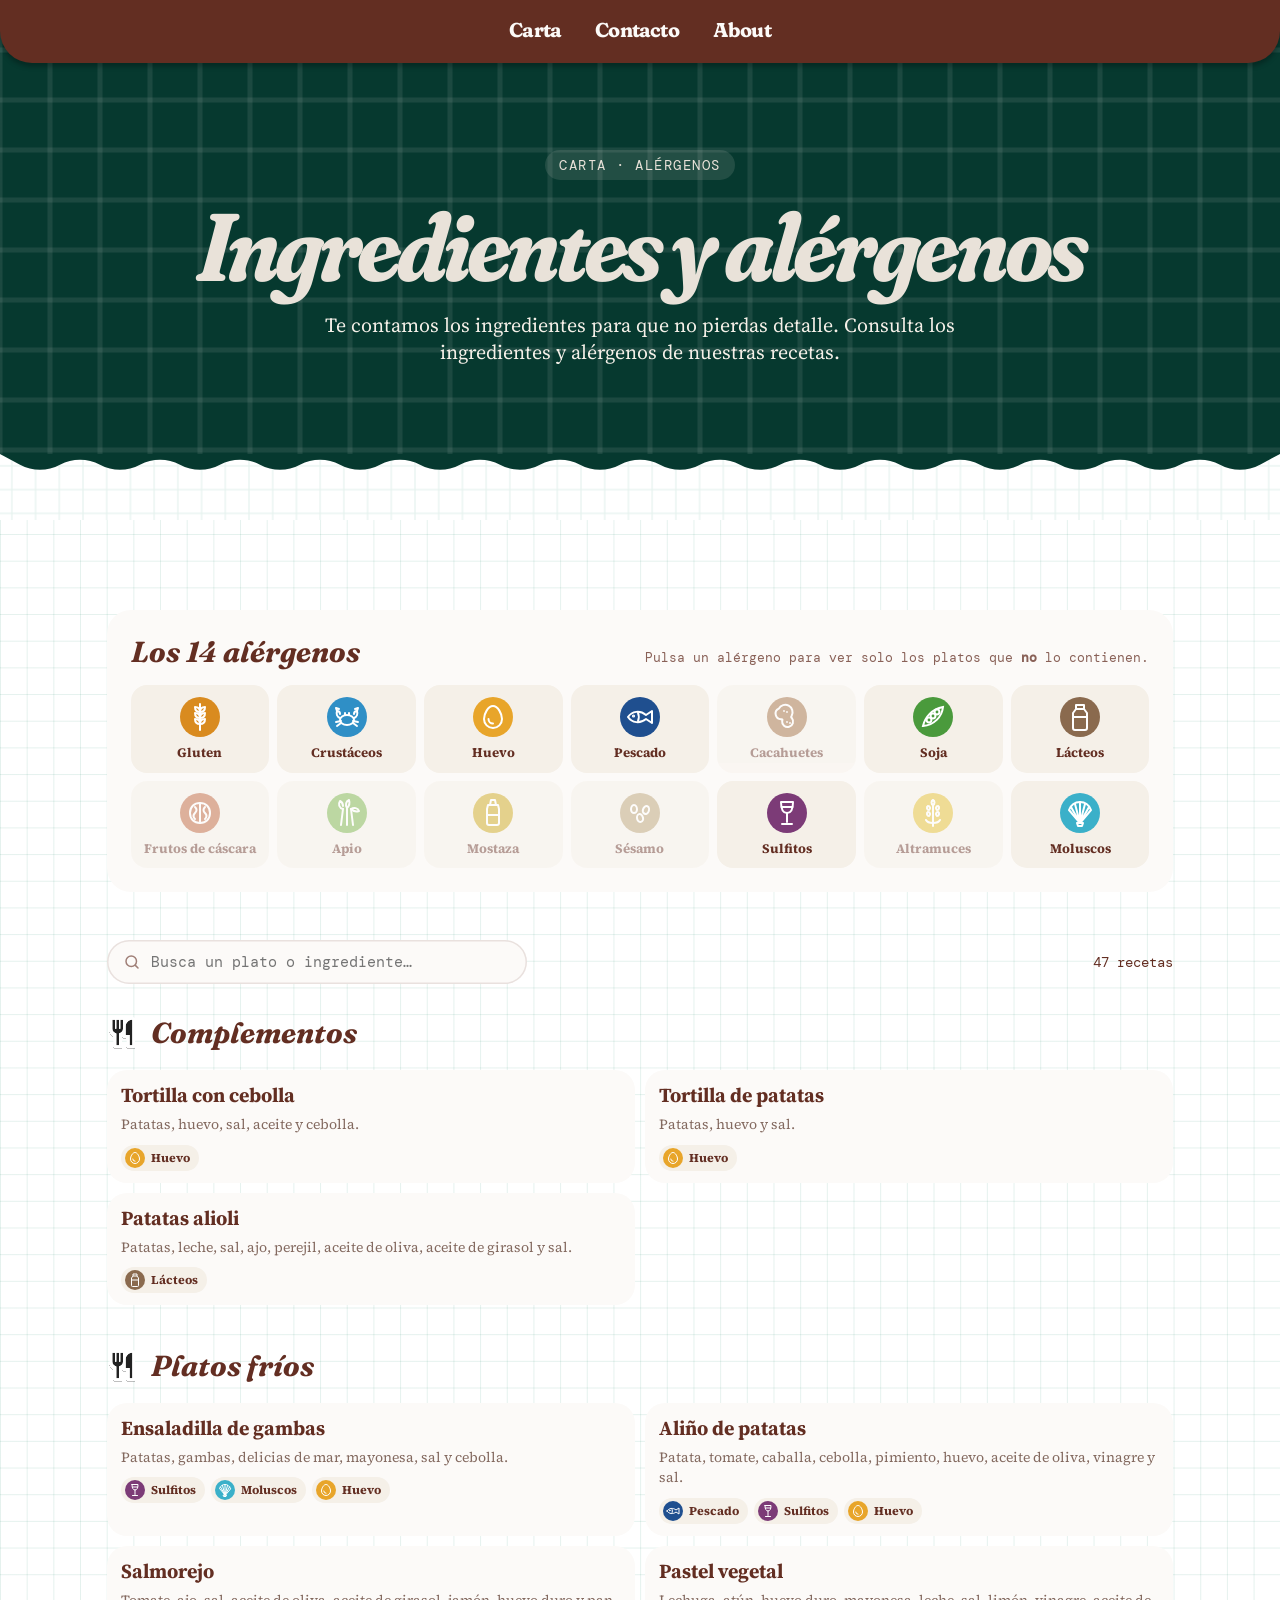
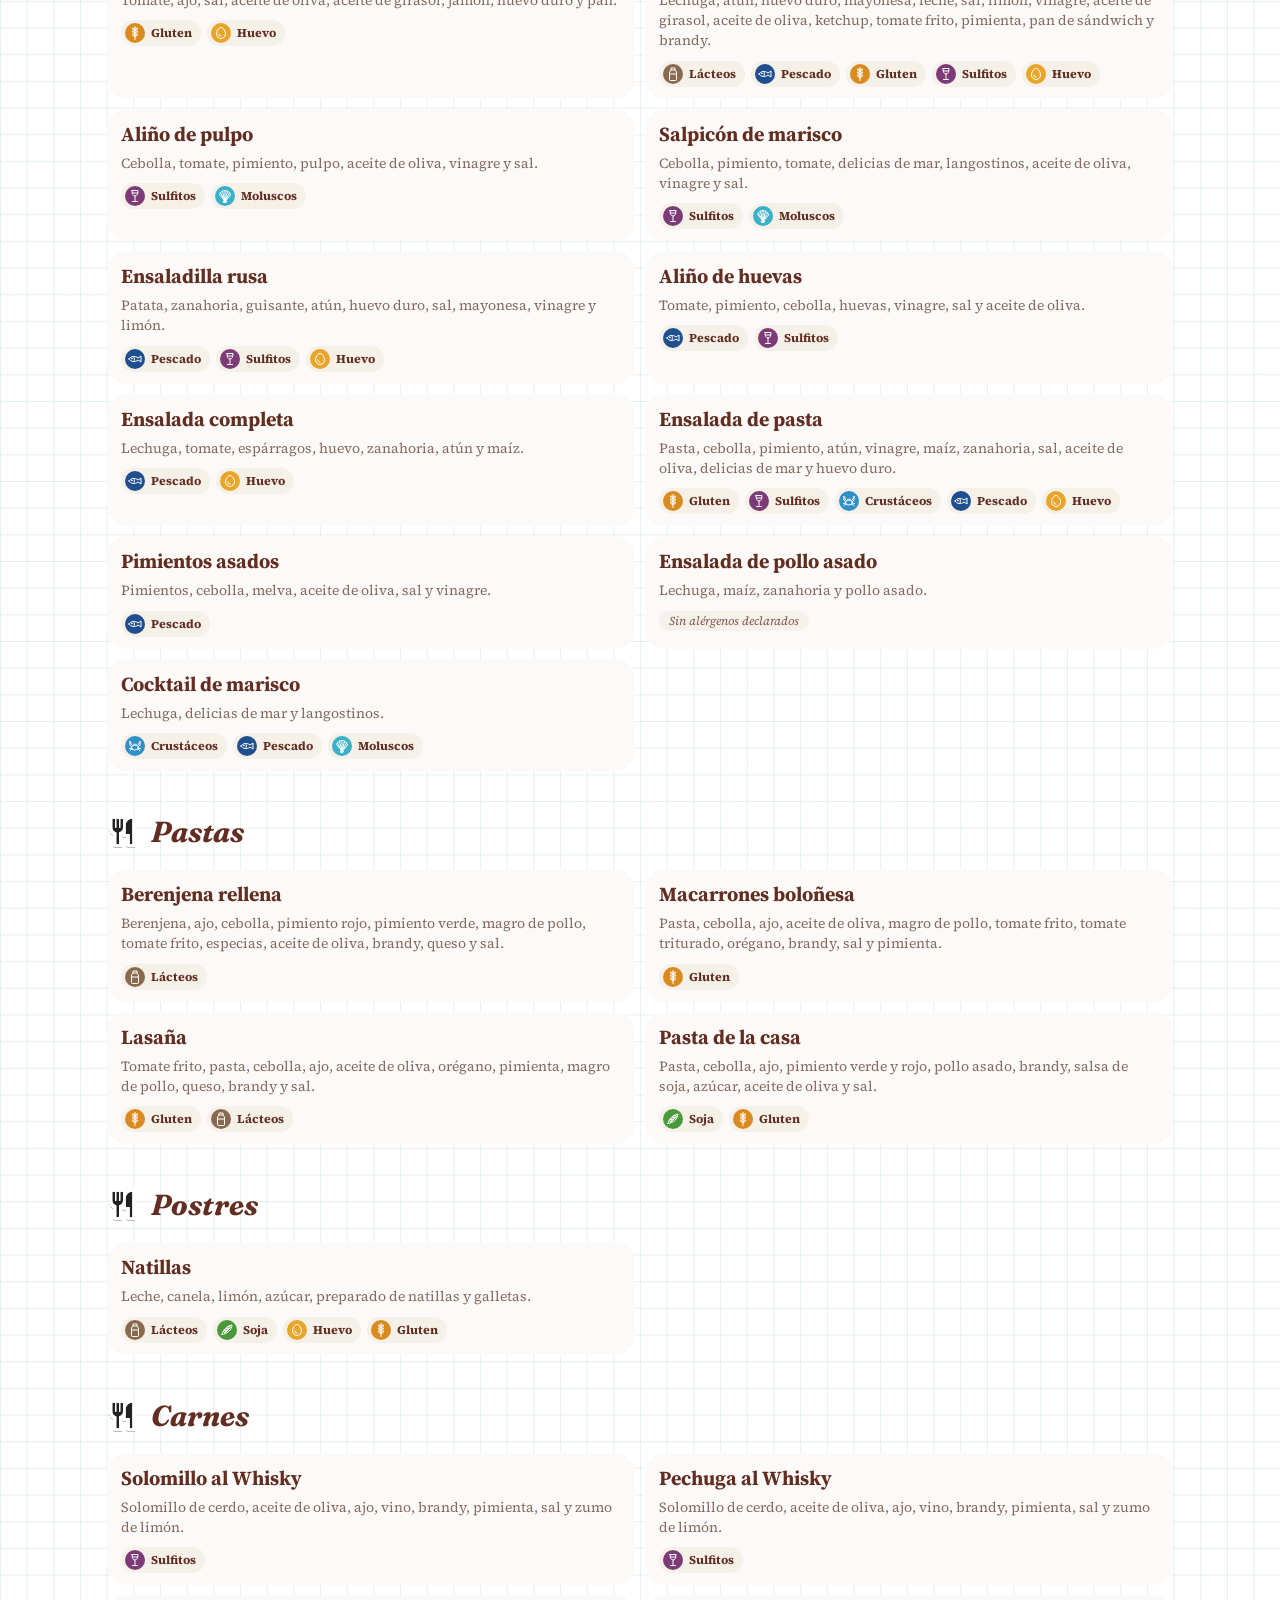
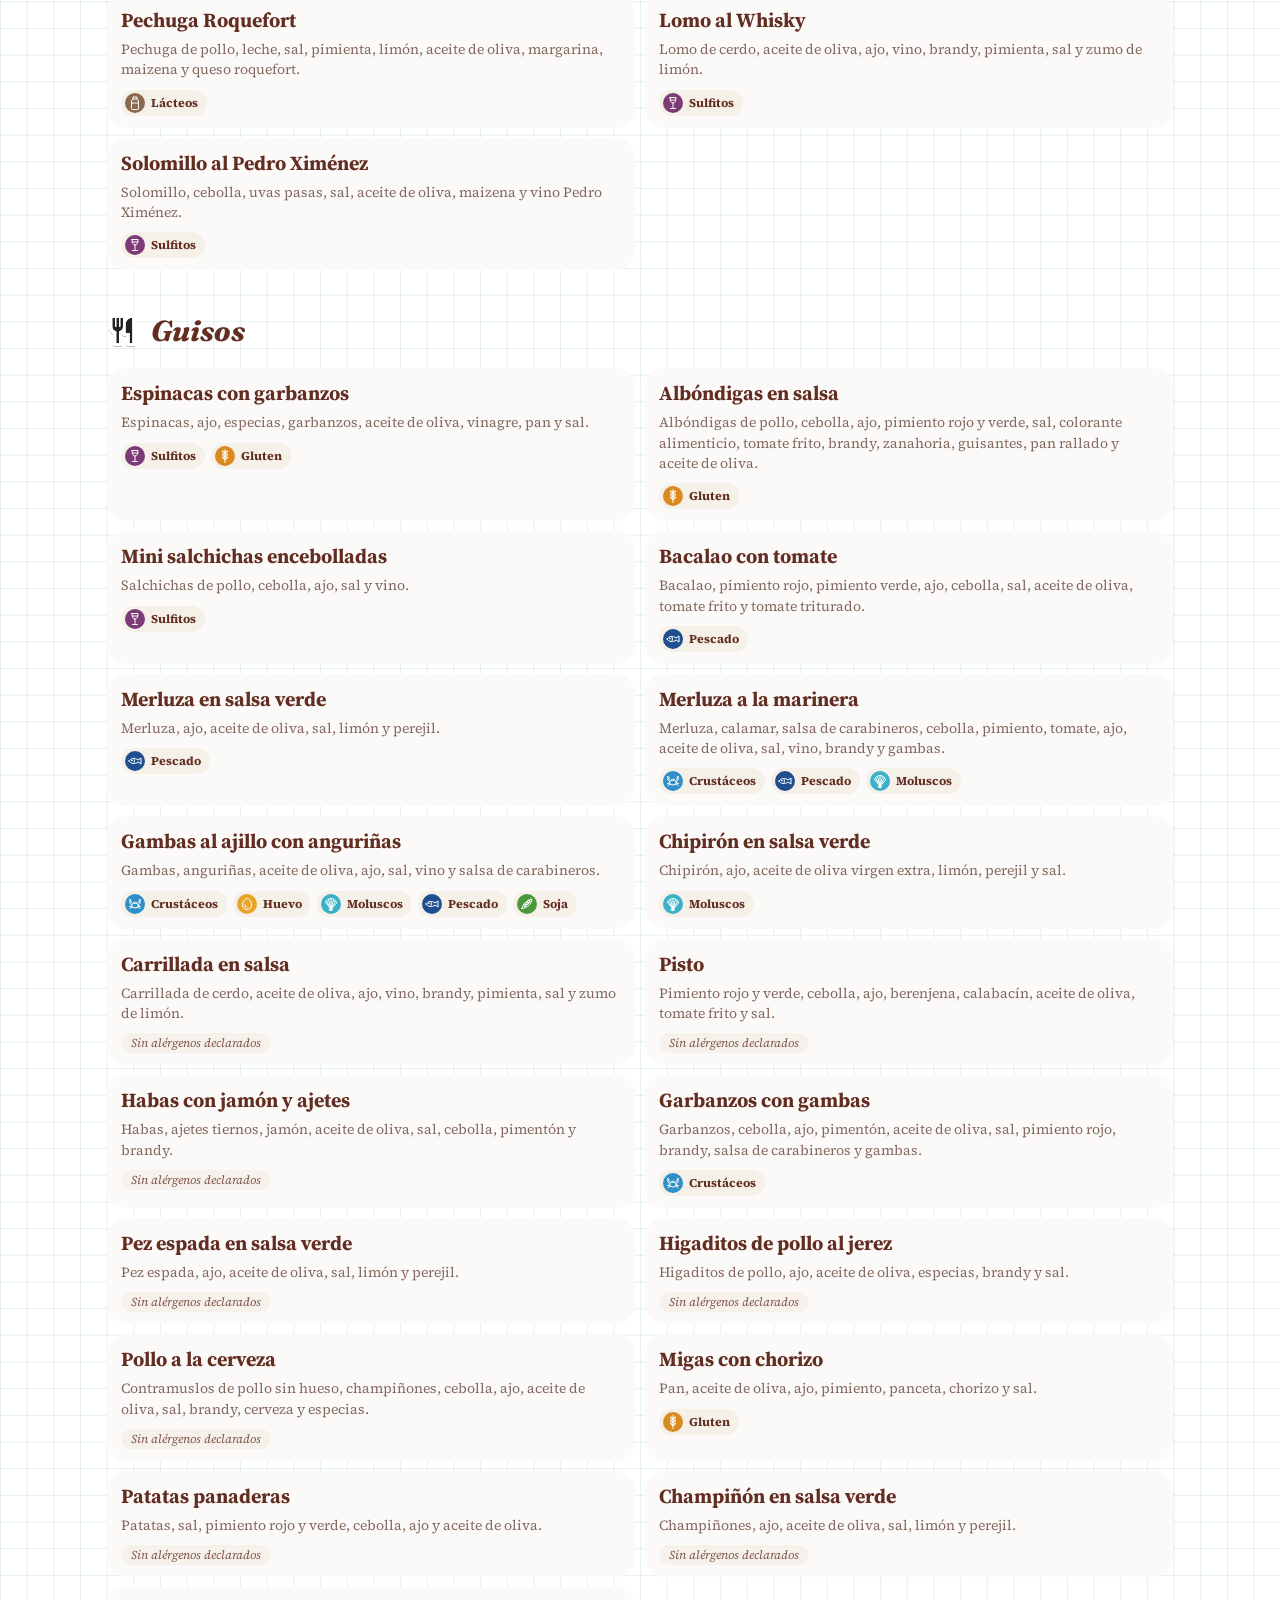
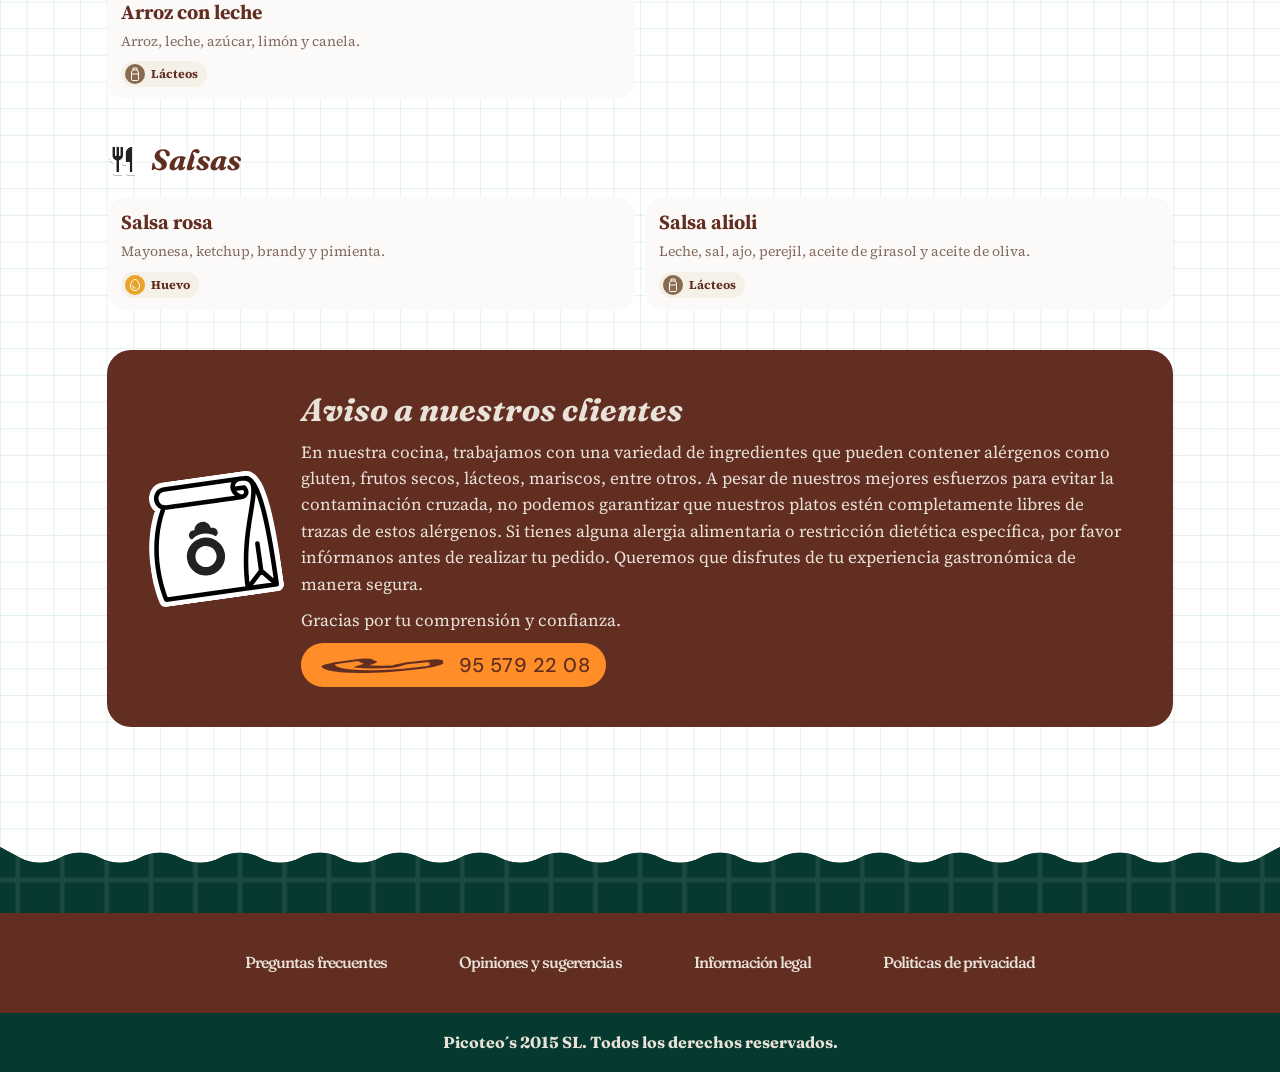
==== alergenos.html @ a6cbffd2 "Web de Picoteo's: portada, alérgenos, privacidad e información legal Co-Authored-By: Claude Opus 5.5" ====
<!doctype html>
<html lang="es">
<head>
  <meta charset="utf-8">
  <meta name="viewport" content="width=device-width, initial-scale=1">
  <title>Ingredientes y alérgenos · Picoteo's</title>
  <meta name="description" content="Consulta los ingredientes y los 14 alérgenos de declaración obligatoria de las recetas de Picoteo's.">
  <meta name="theme-color" content="#06392f">
  <link rel="icon" href="assets/favicon.svg" type="image/svg+xml">
  <link rel="preconnect" href="https://fonts.googleapis.com">
  <link rel="preconnect" href="https://fonts.gstatic.com" crossorigin>
  <link href="https://fonts.googleapis.com/css2?family=DM+Mono:wght@400;500&family=DM+Sans:opsz,wght@9..40,500&family=Fraunces:ital,opsz,wght,SOFT,WONK@0,9..144,100..900,0..100,0..1;1,9..144,100..900,0..100,0..1&family=Source+Serif+4:ital,opsz,wght@0,8..60,400;0,8..60,600;0,8..60,700;1,8..60,400&family=Space+Grotesk:wght@700&display=swap" rel="stylesheet">
  <link rel="stylesheet" href="css/styles.css">
  <script>document.documentElement.classList.add('js')</script>
</head>
<body>

<!-- Iconos de los 14 alérgenos de declaración obligatoria (Reglamento UE 1169/2011) -->
<svg width="0" height="0" style="position:absolute" aria-hidden="true">
  <defs>
    <symbol id="alg-gluten" viewBox="0 0 40 40"><circle cx="20" cy="20" r="20" fill="#d98b1f"/><g fill="none" stroke="#fff" stroke-width="2" stroke-linecap="round" stroke-linejoin="round"><path d="M20 33V11"/><path d="M20 15c-3 0-5-2-5-5 3 0 5 2 5 5zm0 0c3 0 5-2 5-5-3 0-5 2-5 5z"/><path d="M20 21c-3 0-5-2-5-5 3 0 5 2 5 5zm0 0c3 0 5-2 5-5-3 0-5 2-5 5z"/><path d="M20 27c-3 0-5-2-5-5 3 0 5 2 5 5zm0 0c3 0 5-2 5-5-3 0-5 2-5 5z"/><path d="M20 11V7"/></g></symbol>
    <symbol id="alg-crustaceos" viewBox="0 0 40 40"><circle cx="20" cy="20" r="20" fill="#2f8fc6"/><g fill="none" stroke="#fff" stroke-width="2" stroke-linecap="round" stroke-linejoin="round"><ellipse cx="20" cy="23" rx="7" ry="5"/><path d="M13 21c-3-1-4-4-3-7 2 0 3 1 3 3M27 21c3-1 4-4 3-7-2 0-3 1-3 3"/><path d="M10 14l-1-3 3 1M30 14l1-3-3 1"/><path d="M14 26l-4 3M14 24l-5 1M26 26l4 3M26 24l5 1"/><path d="M18 18v-2M22 18v-2"/></g></symbol>
    <symbol id="alg-huevo" viewBox="0 0 40 40"><circle cx="20" cy="20" r="20" fill="#e8a52a"/><path d="M20 9c-5 0-9 8-9 13a9 9 0 0018 0c0-5-4-13-9-13z" fill="none" stroke="#fff" stroke-width="2"/><path d="M15.5 22a4.5 4.5 0 004.5 4.5" fill="none" stroke="#fff" stroke-width="2" stroke-linecap="round"/></symbol>
    <symbol id="alg-pescado" viewBox="0 0 40 40"><circle cx="20" cy="20" r="20" fill="#1f4f8f"/><g fill="none" stroke="#fff" stroke-width="2" stroke-linecap="round" stroke-linejoin="round"><path d="M8 20c4-6 12-7 18-2l0 0 6-4v12l-6-4c-6 5-14 4-18-2z"/><circle cx="13.5" cy="19" r=".6" fill="#fff"/><path d="M18 16c1 2 1 6 0 8"/></g></symbol>
    <symbol id="alg-cacahuetes" viewBox="0 0 40 40"><circle cx="20" cy="20" r="20" fill="#9a6232"/><path d="M16 9a5.5 5.5 0 00-2 10.6c1 .6 1 1.2 0 1.8A5.5 5.5 0 1024 23c-.6-1-.2-1.6.8-2.2A5.5 5.5 0 1016 9z" transform="rotate(-25 20 20)" fill="none" stroke="#fff" stroke-width="2"/><g fill="#fff"><circle cx="17" cy="14" r=".9"/><circle cx="20" cy="15" r=".9"/><circle cx="20" cy="25" r=".9"/><circle cx="23" cy="26" r=".9"/></g></symbol>
    <symbol id="alg-soja" viewBox="0 0 40 40"><circle cx="20" cy="20" r="20" fill="#4a9a3c"/><g fill="none" stroke="#fff" stroke-width="2" stroke-linecap="round"><path d="M10 29c2-9 9-17 20-19-1 10-9 18-20 19z"/><circle cx="16" cy="23" r="2.4"/><circle cx="20" cy="19" r="2.4"/><circle cx="24" cy="15" r="2.4"/></g></symbol>
    <symbol id="alg-lacteos" viewBox="0 0 40 40"><circle cx="20" cy="20" r="20" fill="#8a6a4e"/><g fill="none" stroke="#fff" stroke-width="2" stroke-linejoin="round"><path d="M16 8h8v4l3 4v15a2 2 0 01-2 2H15a2 2 0 01-2-2V16l3-4z"/><path d="M13 20h14"/><path d="M16 12h8"/></g></symbol>
    <symbol id="alg-frutos" viewBox="0 0 40 40"><circle cx="20" cy="20" r="20" fill="#b8572c"/><g fill="none" stroke="#fff" stroke-width="2" stroke-linecap="round"><path d="M20 10c6 0 10 4 10 10s-4 10-10 10-10-4-10-10 4-10 10-10z"/><path d="M20 10v20"/><path d="M15 14c2 2 2 4 0 6s-2 4 0 6M25 14c-2 2-2 4 0 6s2 4 0 6"/></g></symbol>
    <symbol id="alg-apio" viewBox="0 0 40 40"><circle cx="20" cy="20" r="20" fill="#6fae3b"/><g fill="none" stroke="#fff" stroke-width="2" stroke-linecap="round" stroke-linejoin="round"><path d="M14 32l2-16M20 32V15M26 32l-2-16"/><path d="M16 16c-4-1-5-5-3-8 2 1 3 3 3 5M20 15c-2-3-1-7 2-8 1 3 0 6-2 8M24 16c3-2 7-1 8 2-3 1-6 0-8-2"/></g></symbol>
    <symbol id="alg-mostaza" viewBox="0 0 40 40"><circle cx="20" cy="20" r="20" fill="#c9a10b"/><g fill="none" stroke="#fff" stroke-width="2" stroke-linejoin="round"><path d="M18 7h4l1 5h-6z"/><path d="M15 12h10l1 4v14a2 2 0 01-2 2h-8a2 2 0 01-2-2V16z"/><path d="M15 22h10"/></g></symbol>
    <symbol id="alg-sesamo" viewBox="0 0 40 40"><circle cx="20" cy="20" r="20" fill="#b49a6a"/><g fill="none" stroke="#fff" stroke-width="2"><path d="M14 12c2 0 3 2.5 3 4.5S15.5 20 14 20s-3-1.5-3-3.5 1-4.5 3-4.5z"/><path d="M26 13c2 0 3 2.5 3 4.5S27.5 21 26 21s-3-1.5-3-3.5 1-4.5 3-4.5z" transform="rotate(20 26 17)"/><path d="M20 21c2 0 3 2.5 3 4.5S21.5 29 20 29s-3-1.5-3-3.5 1-4.5 3-4.5z" transform="rotate(-15 20 25)"/></g></symbol>
    <symbol id="alg-sulfitos" viewBox="0 0 40 40"><circle cx="20" cy="20" r="20" fill="#7c3b77"/><g fill="none" stroke="#fff" stroke-width="2" stroke-linecap="round" stroke-linejoin="round"><path d="M14 9h12c0 7-2 11-6 11s-6-4-6-11z"/><path d="M14.6 14h10.8"/><path d="M20 20v9M15 31h10"/></g></symbol>
    <symbol id="alg-altramuces" viewBox="0 0 40 40"><circle cx="20" cy="20" r="20" fill="#e0b81e"/><g fill="none" stroke="#fff" stroke-width="2" stroke-linecap="round"><path d="M20 33V12"/><path d="M20 12c-2-1-2-4 0-5 2 1 2 4 0 5zM16 17c-2 0-3-3-1-4 2 0 3 3 1 4zM24 17c2 0 3-3 1-4-2 0-3 3-1 4zM16 23c-2 0-3-3-1-4 2 0 3 3 1 4zM24 23c2 0 3-3 1-4-2 0-3 3-1 4z"/><path d="M20 30c-3 0-6-1-7-3M20 30c3 0 6-1 7-3"/></g></symbol>
    <symbol id="alg-moluscos" viewBox="0 0 40 40"><circle cx="20" cy="20" r="20" fill="#3bb0c9"/><g fill="none" stroke="#fff" stroke-width="2" stroke-linecap="round" stroke-linejoin="round"><path d="M20 30L9 17c2-5 6-8 11-8s9 3 11 8z"/><path d="M20 30L15 11M20 30V9M20 30l5-19M20 30L11 14M20 30l9-16"/><path d="M17 30h6l-1 3h-4z"/></g></symbol>
  </defs>
</svg>

<header class="nav" id="nav">
  <nav aria-label="Principal">
    <ul class="nav__links">
      <li><a href="index.html#carta">Carta</a></li>
      <li><a href="index.html#contacto">Contacto</a></li>
      <li><a href="index.html#nosotros">About</a></li>
    </ul>
  </nav>
</header>

<main>
  <section class="page-hero grid-dark" aria-labelledby="t">
    <span class="page-hero__kicker reveal">Carta · Alérgenos</span>
    <h1 class="reveal" style="--d:.08s" id="t">Ingredientes y alérgenos</h1>
    <p class="reveal" style="--d:.16s">Te contamos los ingredientes para que no pierdas detalle. Consulta los ingredientes y alérgenos de nuestras recetas.</p>
  </section>

  <section class="carta grid-light" aria-label="Listado de recetas">
    <img class="wave wave--top" src="assets/ola-superior.svg" alt="" aria-hidden="true" width="1440" height="74">
    <div class="page-body" style="background:transparent">

      <div class="leyenda reveal">
        <div class="leyenda__head">
          <h2>Los 14 alérgenos</h2>
          <p class="leyenda__hint">Pulsa un alérgeno para ver solo los platos que <b>no</b> lo contienen.</p>
        </div>
        <div class="alg-grid" id="alg-grid"></div>
      </div>

      <div class="filtro-bar">
        <label class="buscador">
          <span class="sr-only">Buscar plato o ingrediente</span>
          <svg viewBox="0 0 24 24" fill="none" stroke="currentColor" stroke-width="2" stroke-linecap="round" aria-hidden="true"><circle cx="11" cy="11" r="7"/><path d="M20 20l-3.5-3.5"/></svg>
          <input type="search" id="buscar" placeholder="Busca un plato o ingrediente…" autocomplete="off">
        </label>
        <p class="filtro-estado" id="filtro-estado" aria-live="polite"></p>
      </div>

      <div id="recetas"></div>
      <p class="sin-resultados" id="sin-resultados">No hay platos que encajen con esos filtros. Llámanos al <a href="tel:+34955792208">95 579 22 08</a> y te ayudamos.</p>

      <aside class="aviso reveal" aria-labelledby="aviso-t">
        <img src="assets/sticker-bolsa.svg" alt="" aria-hidden="true">
        <div>
          <h2 id="aviso-t">Aviso a nuestros clientes</h2>
          <p>En nuestra cocina, trabajamos con una variedad de ingredientes que pueden contener alérgenos como gluten, frutos secos, lácteos, mariscos, entre otros. A pesar de nuestros mejores esfuerzos para evitar la contaminación cruzada, no podemos garantizar que nuestros platos estén completamente libres de trazas de estos alérgenos. Si tienes alguna alergia alimentaria o restricción dietética específica, por favor infórmanos antes de realizar tu pedido. Queremos que disfrutes de tu experiencia gastronómica de manera segura.</p>
          <p>Gracias por tu comprensión y confianza.</p>
          <a class="btn-tel" href="tel:+34955792208" style="font-size:20px"><img src="assets/telefono.svg" alt=""><span>95 579 22 08</span></a>
        </div>
      </aside>
    </div>
    <img class="wave wave--bottom" src="assets/ola-inferior.svg" alt="" aria-hidden="true" width="1440" height="74">
  </section>
</main>

<footer>
  <nav class="footer-links" aria-label="Pie de página">
    <ul>
      <li><a href="index.html#faq">Preguntas frecuentes</a></li>
      <li><a href="index.html#contacto">Opiniones y sugerencias</a></li>
      <li><a href="informacion-legal.html">Información legal</a></li>
      <li><a href="politica-privacidad.html">Politicas de privacidad</a></li>
    </ul>
  </nav>
  <div class="copy"><p>Picoteo´s 2015 SL. Todos los derechos reservados.</p></div>
</footer>

<script src="js/alergenos.js"></script>
<script src="js/main.js"></script>
</body>
</html>
---- css/styles.css ----
/* =========================================================
   Picoteo's — estilos (fieles al diseño "Esta es la web")
   ========================================================= */
:root {
  --verde: #06392f;
  --marron: #632e22;
  --crema: #e9e2d9;
  --crema-2: #f5f0e8;
  --crema-3: #f1e9e0;
  --gris: #fcfaf8;
  --gris-plato: #f3f3f3;
  --naranja: #ff8d28;
  --amarillo: #ffaa01;
  --oliva: #828a74;
  --negro: #222222;
  --marron-suave: #83695f;

  --f-display: "Fraunces", Georgia, serif;
  --f-serif: "Source Serif 4", Georgia, serif;
  --f-sans: "DM Sans", system-ui, sans-serif;
  --f-mono: "DM Mono", ui-monospace, monospace;
  --f-grot: "Space Grotesk", system-ui, sans-serif;

  --ease: cubic-bezier(.22, 1, .36, 1);
  --ease-spring: cubic-bezier(.34, 1.56, .64, 1);
  --wrap: 1200px;
  --gutter: clamp(16px, 8.33vw, 120px);
}

*, *::before, *::after { box-sizing: border-box; }
html { scroll-behavior: smooth; -webkit-text-size-adjust: 100%; }
body {
  margin: 0;
  background: var(--verde);
  color: var(--marron);
  font-family: var(--f-serif);
  -webkit-font-smoothing: antialiased;
  overflow-x: hidden;
}
img { display: block; max-width: 100%; }
a { color: inherit; }
button { font: inherit; }
:focus-visible { outline: 3px solid var(--naranja); outline-offset: 3px; border-radius: 6px; }
.sr-only { position: absolute; width: 1px; height: 1px; overflow: hidden; clip: rect(0 0 0 0); white-space: nowrap; }

/* Ejes variables de Fraunces usados en el diseño */
.wonk { font-variation-settings: "SOFT" 0, "WONK" 1; }

/* ---------- Fondos de cuadrícula ---------- */
.grid-dark {
  background-color: var(--verde);
  background-image:
    linear-gradient(rgba(217, 217, 217, .1) 5px, transparent 5px),
    linear-gradient(90deg, rgba(217, 217, 217, .1) 5px, transparent 5px);
  background-size: 50px 50px;
  background-position: -2.5px -2.5px;
}
.grid-light {
  background-image:
    linear-gradient(rgba(0, 124, 88, .1) 1.33px, transparent 1.33px),
    linear-gradient(90deg, rgba(0, 124, 88, .1) 1.33px, transparent 1.33px);
  background-size: 26.68px 26.68px;
}

/* ---------- Navegación ---------- */
.nav {
  position: fixed; inset: 0 0 auto 0; z-index: 50;
  display: flex; justify-content: center; align-items: center;
  padding: 20px 28px;
  background: var(--marron);
  border-radius: 0 0 32px 32px;
  filter: drop-shadow(0 4px 2px rgba(0, 0, 0, .25));
  transition: transform .5s var(--ease);
}
.nav.is-hidden { transform: translateY(-110%); }
.nav__links { display: flex; gap: 34px; list-style: none; margin: 0; padding: 0; }
.nav__links a {
  position: relative; display: inline-block;
  font-family: var(--f-display); font-weight: 700; font-size: 20px; line-height: .75;
  letter-spacing: -.8px; color: var(--gris); text-decoration: none;
  font-variation-settings: "SOFT" 100, "WONK" 1;
  padding: 2px 0 6px;
}
.nav__links a::after {
  content: ""; position: absolute; left: 0; right: 0; bottom: -2px; height: 2px;
  background: var(--naranja); border-radius: 2px;
  transform: scaleX(0); transform-origin: left; transition: transform .35s var(--ease);
}
.nav__links a:hover::after, .nav__links a.is-active::after { transform: scaleX(1); }
.nav__home { position: absolute; left: 28px; top: 50%; transform: translateY(-50%); display: none; }

/* ---------- Botón teléfono ---------- */
.btn-tel {
  display: inline-flex; align-items: center; gap: 12px;
  padding: 8px 16px; border-radius: 76px;
  background: var(--naranja); color: var(--marron); text-decoration: none;
  font-family: var(--f-sans); font-weight: 500; font-size: 24px; line-height: 28px; letter-spacing: .45px;
  font-variation-settings: "opsz" 14;
  transition: transform .35s var(--ease-spring), box-shadow .35s var(--ease), background-color .25s;
  box-shadow: 0 0 0 0 rgba(255, 141, 40, .0);
}
.btn-tel img { width: 20px; height: 20px; transition: transform .5s var(--ease-spring); }
.btn-tel:hover { transform: translateY(-3px) scale(1.03); box-shadow: 0 10px 24px -8px rgba(255, 141, 40, .7); background: #ff9a3f; }
.btn-tel:hover img { transform: rotate(-14deg) scale(1.1); }
.btn-tel:active { transform: translateY(0) scale(.98); }
.btn-tel--mono { font-family: var(--f-mono); font-weight: 400; line-height: 22px; letter-spacing: 0; justify-content: center; }

/* ---------- Valoración Google ---------- */
.rating { display: inline-flex; align-items: center; gap: 4.75px; padding: 7px 16.6px; }
.rating__icons { display: flex; align-items: center; gap: 4px; }
.rating__google { width: 16px; height: 16px; padding: 1px 1.2px; }
.rating__stars { display: flex; gap: 2px; height: 16px; align-items: center; }
.rating__stars img { height: 100%; width: auto; }
.rating__text {
  font-family: var(--f-display); font-weight: 700; font-size: 20px; line-height: .75; letter-spacing: -.4px;
  color: var(--crema); white-space: nowrap; font-variation-settings: "SOFT" 0, "WONK" 1;
}

/* ---------- HERO ---------- */
.hero { padding: 120px 100px 100px; display: flex; justify-content: center; min-height: 720px; align-items: center; }
.hero__inner { width: 100%; max-width: 1440px; display: flex; gap: 32px; align-items: center; }
.hero__text { display: flex; flex-direction: column; gap: 32px; align-items: flex-start; flex-shrink: 0; }
.hero__title {
  margin: 0; width: 714px; max-width: 100%;
  font-family: var(--f-display); font-style: italic; font-weight: 700;
  font-size: 124px; line-height: 98.3px; letter-spacing: -7.44px; color: var(--crema);
  font-variation-settings: "SOFT" 77, "WONK" 0;
}
.hero__title .line { display: block; overflow: hidden; padding-bottom: .08em; margin-bottom: -.08em; }
.hero__title .line > span { display: inline-block; }
.hero__lead { margin: 0; font-family: var(--f-serif); font-size: 20px; line-height: 20px; color: var(--crema-2); }
.hero__media { flex: 1 1 0; min-width: 0; position: relative; }
.hero__img {
  width: 100%; height: auto; aspect-ratio: 494 / 359.68; object-fit: cover;
  filter: drop-shadow(70px 111px 4px rgba(0, 0, 0, .45));
  animation: flotar 7s ease-in-out infinite;
  will-change: transform;
}
@keyframes flotar {
  0%, 100% { transform: translate3d(0, 0, 0) rotate(0deg); }
  50% { transform: translate3d(0, -14px, 0) rotate(-1.2deg); }
}

/* ---------- TÚ ELIGES EL PLAN ---------- */
.plan { padding: 16px; }
.plan__card {
  position: relative; overflow: hidden; border-radius: 28px;
  aspect-ratio: 1408 / 688; width: 100%;
  display: flex; flex-direction: column; gap: 48px; align-items: center; justify-content: center;
  padding: 80px 120px; isolation: isolate;
}
.plan__bg { position: absolute; inset: 0; width: 100%; height: 100%; object-fit: cover; z-index: -1; transform: scale(1.12); will-change: transform; }
.plan__title {
  margin: 0; text-align: center; color: #fff;
  font-family: var(--f-display); font-style: italic; font-weight: 768;
  font-size: 137.9px; line-height: 116.6px; letter-spacing: -4.14px; white-space: nowrap;
  font-variation-settings: "SOFT" 60, "WONK" .12;
  text-shadow: 0 6px 30px rgba(0, 0, 0, .18);
}
.plan__box {
  display: flex; flex-direction: column; gap: 12px; align-items: center;
  padding: 20px 28px; border-radius: 36px;
  background: rgba(255, 141, 40, .1);
  backdrop-filter: blur(10px) saturate(1.1); -webkit-backdrop-filter: blur(10px) saturate(1.1);
  border: 1px solid rgba(255, 255, 255, .18);
}
.plan__box p {
  margin: 0; text-align: center; color: #fff;
  font-family: var(--f-display); font-size: 28.5px; line-height: 30.5px; letter-spacing: -2px;
  font-variation-settings: "SOFT" 100, "WONK" .12;
}

/* ---------- LOGO BANDA ---------- */
.logo-band { display: block; width: 100%; height: auto; }
.logo-band-wrap { position: relative; overflow: hidden; }

/* ---------- CARTA ---------- */
.carta { position: relative; background-color: #fff; }
.wave { display: block; width: 100%; height: auto; position: relative; z-index: 2; }
.wave--top { margin-top: -2px; background-color: var(--verde); }
.wave--bottom { margin-bottom: -2px; }
.carta__bento { display: flex; justify-content: center; padding: 84px 120px 120px; }
.carta__inner { width: 100%; max-width: 1440px; display: flex; flex-direction: column; gap: 36px; padding: 48px; }
.carta__head { display: flex; flex-direction: column; gap: 12px; }
.h-carta {
  margin: 0; font-family: var(--f-display); font-style: italic; font-weight: 700;
  font-size: 58px; line-height: 1.45; color: var(--marron);
  font-variation-settings: "SOFT" 0, "WONK" 1;
}
.carta__sub { margin: 0; font-weight: 700; font-size: 20px; line-height: 1.45; }
.tabs { display: flex; flex-wrap: wrap; gap: 8px; }
.tab {
  border: 0; cursor: pointer; padding: 7px 14px; border-radius: 18px;
  background: var(--crema-3); color: var(--marron);
  font-family: var(--f-serif); font-weight: 700; font-size: 16px; line-height: 1.45;
  transition: background-color .3s var(--ease), color .3s var(--ease), transform .3s var(--ease-spring);
}
.tab:hover { transform: translateY(-2px); background: #e8dccf; }
.tab[aria-selected="true"] { background: var(--marron); color: var(--crema-3); }
.carta__section { display: flex; flex-direction: column; gap: 10px; }
.carta__section-title { display: flex; align-items: center; gap: 12px; padding-bottom: 10px; }
.carta__section-title img { width: 32px; height: 32px; }
.carta__section-title h3 {
  margin: 0; font-family: var(--f-display); font-style: italic; font-weight: 700; font-size: 29px; line-height: 1.45;
  font-variation-settings: "SOFT" 0, "WONK" 1;
}
.platos { display: grid; grid-template-columns: repeat(2, minmax(0, 1fr)); gap: 10px; list-style: none; margin: 0; padding: 0; }
.plato {
  background: var(--gris-plato); border-radius: 20px; padding: 8px 12px;
  display: flex; gap: 8px; align-items: flex-start; line-height: 1.45;
  transition: transform .35s var(--ease), box-shadow .35s var(--ease), background-color .3s;
}
.plato:hover { transform: translateY(-2px); background: #efebe6; box-shadow: 0 8px 18px -12px rgba(99, 46, 34, .45); }
.plato__info { flex: 1 1 0; min-width: 0; display: flex; flex-direction: column; gap: 2px; }
.plato__nombre { margin: 0; font-weight: 700; font-size: 22px; }
.plato__desc { margin: 0; font-size: 13px; color: var(--marron-suave); }
.plato__precio { margin: 0; width: 94px; text-align: right; font-weight: 600; font-size: 20px; flex-shrink: 0; }
.platos.is-switching .plato { opacity: 0; transform: translateY(10px); }
.platos .plato.in { animation: platoIn .5s var(--ease) both; }
@keyframes platoIn { from { opacity: 0; transform: translateY(12px); } to { opacity: 1; transform: none; } }
.carta__nota { display: flex; flex-direction: column; gap: 10px; padding: 12px; border-radius: 18px; font-size: 16px; line-height: 1.45; }
.carta__nota p { margin: 0; }
.carta__nota strong { font-weight: 600; }
.carta__nota em { font-style: italic; }
.link-alergenos {
  align-self: flex-start; display: inline-flex; align-items: center; gap: 8px; margin-top: 4px;
  padding: 7px 14px; border-radius: 18px; background: var(--crema-3); color: var(--marron);
  font-weight: 700; font-size: 16px; text-decoration: none;
  transition: background-color .3s, color .3s, transform .3s var(--ease-spring);
}
.link-alergenos:hover { background: var(--marron); color: var(--crema-3); transform: translateY(-2px); }
.link-alergenos span { transition: transform .3s var(--ease); }
.link-alergenos:hover span { transform: translateX(4px); }

/* ---------- CTA ¿Has elegido ya? ---------- */
.cta { padding: 112px 120px; display: flex; justify-content: center; }
.cta__inner { display: flex; flex-direction: column; gap: 22px; align-items: center; text-align: center; }
.cta__sticker { width: 218px; height: 212px; display: flex; align-items: center; justify-content: center; }
.cta__sticker img { width: 179.9px; height: 171.6px; transform: rotate(15deg); animation: bamboleo 5s ease-in-out infinite; transform-origin: 50% 80%; }
@keyframes bamboleo { 0%, 100% { transform: rotate(15deg); } 50% { transform: rotate(7deg) translateY(-6px); } }
.cta h2 { margin: 0; font-family: var(--f-display); font-weight: 700; font-size: 46px; line-height: 48px; color: var(--crema); font-variation-settings: "SOFT" 0, "WONK" 1; }
.cta p { margin: 0; font-family: var(--f-display); font-size: 30px; line-height: 22px; color: var(--crema); font-variation-settings: "SOFT" 0, "WONK" 1; }

/* ---------- VEN A VISITARNOS ---------- */
.visita { background: var(--marron); padding: 120px; display: flex; justify-content: center; position: relative; z-index: 1; filter: drop-shadow(0 36px 2px rgba(0, 0, 0, .25)); }
.visita__inner { width: 100%; max-width: 1440px; display: flex; flex-direction: column; gap: 24px; }
.visita h2 {
  margin: 0; font-family: var(--f-display); font-style: italic; font-weight: 700; font-size: 58px; line-height: 36px;
  letter-spacing: -1.74px; color: var(--crema); padding-top: 12px; font-variation-settings: "SOFT" 0, "WONK" 1;
}
.visita__dir { display: inline-flex; gap: 8px; align-items: center; color: var(--crema); text-decoration: none; font-weight: 700; font-size: 14px; line-height: 14px; width: fit-content; }
.visita__dir img { width: 18px; height: 18px; transition: transform .4s var(--ease-spring); }
.visita__dir:hover img { transform: translateY(-3px); }
.visita__dir:hover span { text-decoration: underline; text-underline-offset: 3px; }
.visita__grid { display: flex; gap: 24px; align-items: stretch; }
.mapa { flex: 1 1 0; min-width: 0; position: relative; border-radius: 44px; overflow: hidden; background: var(--crema-2); min-height: 442px; }
.mapa iframe { position: absolute; inset: 0; width: 100%; height: 100%; border: 0; filter: saturate(.95); }
.mapa__btn {
  position: absolute; right: 18px; bottom: 18px; z-index: 2;
  display: inline-flex; align-items: center; gap: 8px; padding: 10px 16px; border-radius: 76px;
  background: var(--naranja); color: var(--marron); text-decoration: none;
  font-family: var(--f-sans); font-weight: 500; font-size: 16px;
  box-shadow: 0 8px 20px -8px rgba(0, 0, 0, .45);
  transition: transform .35s var(--ease-spring), box-shadow .3s;
}
.mapa__btn:hover { transform: translateY(-3px); box-shadow: 0 14px 26px -10px rgba(0, 0, 0, .5); }
.mapa__btn svg { width: 18px; height: 18px; }
.horario { flex: 1 1 0; min-width: 0; display: flex; flex-direction: column; gap: 8px; }
.horario h3 { margin: 0 0 0; font-family: var(--f-display); font-style: italic; font-weight: 400; font-size: 30px; line-height: 36px; letter-spacing: -.9px; color: var(--crema); font-variation-settings: "SOFT" 0, "WONK" 1; display: flex; align-items: center; gap: 14px; }
.estado { font-family: var(--f-mono); font-style: normal; font-size: 13px; letter-spacing: .3px; line-height: 1; padding: 6px 10px; border-radius: 20px; background: rgba(233, 226, 217, .14); color: var(--crema); display: inline-flex; gap: 6px; align-items: center; }
.estado::before { content: ""; width: 7px; height: 7px; border-radius: 50%; background: #9aa58c; }
.estado.abierto::before { background: #7bd88f; box-shadow: 0 0 0 0 rgba(123, 216, 143, .7); animation: pulso 2s infinite; }
@keyframes pulso { 70% { box-shadow: 0 0 0 7px rgba(123, 216, 143, 0); } 100% { box-shadow: 0 0 0 0 rgba(123, 216, 143, 0); } }
.dia {
  height: 47px; display: flex; align-items: center; justify-content: space-between; padding: 10px 16px;
  border-bottom: 1px dashed #ebe4d8; color: var(--crema); white-space: nowrap;
  transition: background-color .45s var(--ease), color .45s var(--ease), border-radius .45s;
}
.dia__nombre { font-family: var(--f-grot); font-weight: 700; font-size: 28px; line-height: 16px; letter-spacing: -.7px; width: 80px; }
.dia__h { font-family: var(--f-mono); font-size: 16px; line-height: 16px; }
.dia.hoy { background: var(--crema); color: var(--marron); border-radius: 12px; border-bottom-color: transparent; }

/* ---------- FAQ + FORM ---------- */
.faqform { background-color: var(--crema-2); padding: 120px; display: flex; justify-content: center; }
.faqform__inner { width: 100%; max-width: 1440px; display: flex; gap: 24px; align-items: stretch; }
.faq { flex: 1 1 0; min-width: 0; display: flex; flex-direction: column; gap: 24px; }
.faq h2 { margin: 0; font-family: var(--f-display); font-weight: 700; font-size: 40px; line-height: 40px; font-variation-settings: "SOFT" 0, "WONK" 1; }
.faq__list { display: flex; flex-direction: column; gap: 8px; flex: 1 1 auto; }
.faq__item { background: var(--gris); border-radius: 16px; padding: 16px; flex: 1 0 auto; transition: box-shadow .35s var(--ease); }
.faq__item:hover { box-shadow: 0 10px 22px -16px rgba(99, 46, 34, .55); }
.faq__q {
  all: unset; box-sizing: border-box; cursor: pointer; width: 100%;
  display: flex; align-items: center; justify-content: space-between; gap: 24px;
  font-family: var(--f-display); font-weight: 700; font-size: 20px; line-height: 25px; color: var(--marron);
  font-variation-settings: "SOFT" 0, "WONK" 1;
}
.faq__q:focus-visible { outline: 3px solid var(--naranja); outline-offset: 6px; border-radius: 8px; }
/* Botón minimizar / maximizar (misma pieza: la barra vertical rota y desaparece) */
.toggle {
  flex-shrink: 0; position: relative; width: 25px; height: 25px; border-radius: 100px; background: var(--oliva);
  transition: transform .45s var(--ease-spring), background-color .3s;
}
.faq__q:hover .toggle { transform: scale(1.1); background: #737b66; }
.toggle::before, .toggle::after {
  content: ""; position: absolute; left: 50%; top: 50%; width: 13px; height: 2.44px; border-radius: 8px;
  background: var(--crema); transform: translate(-50%, -50%);
  transition: transform .45s var(--ease), opacity .3s;
}
.toggle::after { transform: translate(-50%, -50%) rotate(90deg); }
.faq__item.is-open .toggle::after { transform: translate(-50%, -50%) rotate(0deg); opacity: 0; }
.faq__a { display: grid; grid-template-rows: 0fr; transition: grid-template-rows .5s var(--ease), opacity .4s var(--ease), margin-top .5s var(--ease); opacity: 0; margin-top: 0; }
.faq__a > div { overflow: hidden; }
.faq__a p { margin: 0; font-family: var(--f-display); font-size: 18px; line-height: 18px; color: var(--marron); font-variation-settings: "SOFT" 0, "WONK" 1; }
.faq__a a { text-decoration: underline; text-underline-offset: 2px; }
.faq__item.is-open .faq__a { grid-template-rows: 1fr; opacity: 1; margin-top: 21px; }

.form-card { flex: 1 1 0; min-width: 0; position: relative; background: var(--crema); border-radius: 16px; padding: 16px; display: flex; flex-direction: column; gap: 24px; }
.form-card h2 { margin: 0; font-family: var(--f-display); font-weight: 900; font-size: 40px; line-height: 1; font-variation-settings: "SOFT" 0, "WONK" 1; padding-right: 130px; }
.form-card__sticker { position: absolute; right: -5.8px; top: -45.7px; width: 149.8px; height: 139.4px; display: flex; align-items: center; justify-content: center; pointer-events: none; }
.form-card__sticker img { width: 125.4px; height: auto; transform: rotate(15deg); transition: transform .6s var(--ease-spring); }
.form-card:hover .form-card__sticker img { transform: rotate(5deg) translateY(-6px) scale(1.04); }
.form { display: flex; flex-direction: column; gap: 16px; }
.field { position: relative; }
.field input, .field select, .field textarea {
  width: 100%; border: 0; border-radius: 7.5px; background: var(--gris); color: var(--marron);
  font-family: var(--f-mono); font-size: 16px; padding: 10.5px 12px; height: 37.5px;
  box-shadow: inset 0 0 0 1.5px transparent; transition: box-shadow .25s var(--ease), background-color .25s;
  appearance: none; -webkit-appearance: none;
}
.field textarea { height: 83px; resize: vertical; min-height: 83px; line-height: 1.35; }
.field select { cursor: pointer; padding-right: 36px; background-image: url("data:image/svg+xml,%3Csvg xmlns='http://www.w3.org/2000/svg' width='12' height='8' viewBox='0 0 12 8'%3E%3Cpath d='M1 1.5l5 5 5-5' fill='none' stroke='%23632e22' stroke-width='1.6' stroke-linecap='round' stroke-linejoin='round'/%3E%3C/svg%3E"); background-repeat: no-repeat; background-position: right 14px center; }
.field select:invalid { color: rgba(99, 46, 34, .5); }
.field input::placeholder, .field textarea::placeholder { color: var(--marron); opacity: .5; }
.field input:focus, .field select:focus, .field textarea:focus { outline: none; box-shadow: inset 0 0 0 1.5px var(--marron); background: #fff; }
.field.has-error input, .field.has-error select, .field.has-error textarea { box-shadow: inset 0 0 0 1.5px #c0392b; }
.field__err { display: block; font-family: var(--f-mono); font-size: 12px; color: #b03a2e; margin: 4px 2px 0; min-height: 0; }
.check { display: flex; gap: 8px; align-items: flex-start; font-family: var(--f-display); font-size: 14px; line-height: 16px; cursor: pointer; font-variation-settings: "SOFT" 0, "WONK" 1; }
.check input { accent-color: var(--marron); width: 16px; height: 16px; margin: 0; flex-shrink: 0; }
.btn-enviar {
  position: relative; overflow: hidden; border: 0; cursor: pointer; height: 37.5px; border-radius: 8px; background: var(--marron); color: #fff;
  font-family: var(--f-display); font-weight: 700; font-size: 16.5px; line-height: 1; font-variation-settings: "SOFT" 0, "WONK" 1;
  transition: transform .3s var(--ease-spring), background-color .3s, box-shadow .3s;
}
.btn-enviar:hover { background: #742f22; transform: translateY(-2px); box-shadow: 0 10px 20px -12px rgba(99, 46, 34, .8); }
.btn-enviar:disabled { opacity: .7; cursor: progress; transform: none; }
.btn-enviar .spinner { display: none; width: 16px; height: 16px; border: 2px solid rgba(255, 255, 255, .4); border-top-color: #fff; border-radius: 50%; animation: giro .8s linear infinite; margin: 0 auto; }
.btn-enviar.is-loading .label { display: none; }
.btn-enviar.is-loading .spinner { display: block; }
@keyframes giro { to { transform: rotate(360deg); } }
.form__msg { display: none; padding: 12px 14px; border-radius: 10px; font-family: var(--f-display); font-size: 16px; line-height: 1.3; font-variation-settings: "SOFT" 0, "WONK" 1; }
.form__msg.ok { display: block; background: #e3ead9; color: #34502b; animation: platoIn .5s var(--ease) both; }
.form__msg.ko { display: block; background: #f6dcd6; color: #7d2c1f; animation: platoIn .5s var(--ease) both; }
.form__note { margin: 0; font-family: var(--f-display); font-size: 14px; line-height: 16px; font-variation-settings: "SOFT" 0, "WONK" 1; }
.form__note a { text-decoration: none; font-weight: 600; }
.hp { position: absolute !important; left: -9999px !important; }

/* ---------- REDES SOCIALES ---------- */
.redes { background: var(--crema-2); padding: 8px; }
.redes__card { background: var(--gris); border-radius: 32px; padding: 16px; display: flex; flex-direction: column; gap: 21px; align-items: center; }
.feed { width: 100%; padding: 4px; }
.feed__widget { width: 100%; min-height: 0; }
.feed__fallback { display: grid; grid-template-columns: repeat(4, minmax(0, 1fr)); gap: 4px; }
.feed__fallback a { display: block; aspect-ratio: 1; border-radius: 18px; overflow: hidden; position: relative; }
.feed__fallback img { width: 100%; height: 100%; object-fit: cover; transition: transform .8s var(--ease), filter .4s; }
.feed__fallback a::after { content: ""; position: absolute; inset: 0; background: rgba(99, 46, 34, 0); transition: background-color .4s; }
.feed__fallback a:hover img { transform: scale(1.06); }
.feed__fallback a:hover::after { background: rgba(99, 46, 34, .12); }
.feed.widget-ready .feed__fallback { display: none; }
.redes__foot { display: flex; align-items: center; justify-content: space-between; gap: 16px; width: 356px; max-width: 100%; }
.redes__foot p { margin: 0; font-family: var(--f-display); font-style: italic; font-weight: 700; font-size: 22px; line-height: .9; white-space: nowrap; font-variation-settings: "SOFT" 0, "WONK" 1; }
.redes__icons { display: flex; gap: 8px; align-items: center; }
.redes__icons a { display: block; width: 20px; height: 20px; transition: transform .35s var(--ease-spring); }
.redes__icons a:hover { transform: translateY(-3px) scale(1.12); }
.redes__icons img { width: 20px; height: 20px; }

/* ---------- TESTIMONIOS ---------- */
.testimonios { background-color: var(--crema-2); padding: 120px 0; display: flex; flex-direction: column; gap: 40px; overflow: hidden; }
.testimonios__head { padding: 0 120px; display: flex; flex-direction: column; gap: 20px; align-items: flex-start; max-width: calc(1440px); width: 100%; margin: 0 auto; }
.testimonios .rating { background: var(--gris); border-radius: 12px; padding: 8px; }
.testimonios .rating__text { color: var(--marron); }
.testimonios h2 { margin: 0; width: 604px; max-width: 100%; font-family: var(--f-display); font-style: italic; font-weight: 700; font-size: 62px; line-height: .9; font-variation-settings: "SOFT" 0, "WONK" 1; }
.testimonios__lead { margin: 0; font-size: 20px; line-height: 1.05; }
.strip {
  display: flex; align-items: flex-start; overflow-x: auto; overflow-y: visible;
  padding: 26px 120px 40px; margin-top: 8px; cursor: grab; scroll-behavior: auto;
  scrollbar-width: none; -ms-overflow-style: none; -webkit-overflow-scrolling: touch;
  scroll-snap-type: x proximity; scroll-padding-inline: 120px;
  mask-image: linear-gradient(90deg, transparent 0, #000 60px, #000 calc(100% - 60px), transparent 100%);
}
.strip::-webkit-scrollbar { display: none; }
.strip.is-dragging { cursor: grabbing; scroll-snap-type: none; }
.strip.is-dragging * { user-select: none; pointer-events: none; }
.ticket-slot { flex-shrink: 0; width: 242px; display: flex; justify-content: center; scroll-snap-align: start; padding-top: var(--dy, 0px); }
.ticket {
  --rot: 0deg; width: 232px; background: var(--gris); border-radius: 2px; padding: 20px 16px;
  display: flex; flex-direction: column; gap: 8px; align-items: center;
  filter: drop-shadow(4px 4px 4px rgba(0, 0, 0, .32));
  transform: rotate(var(--rot)); transform-origin: 50% 0;
  transition: transform .5s var(--ease-spring), filter .4s var(--ease);
  color: var(--negro); position: relative;
}
/* bordes dentados de ticket */
.ticket::before, .ticket::after {
  content: ""; position: absolute; left: 0; right: 0; height: 6px;
  background: radial-gradient(circle at 5px -1px, transparent 4px, var(--gris) 4.5px) repeat-x;
  background-size: 10px 6px;
}
.ticket::before { top: -5px; transform: rotate(180deg); }
.ticket::after { bottom: -5px; }
.ticket:hover { transform: rotate(0deg) translateY(-10px) scale(1.03); filter: drop-shadow(8px 14px 10px rgba(0, 0, 0, .25)); z-index: 2; }
.ticket__logo { width: 95.4px; height: 21.9px; transform: rotate(calc(var(--rot) * -1)); }
.ticket__dash { margin: 0; width: 100%; text-align: center; font-family: var(--f-mono); font-size: 8px; line-height: normal; overflow: hidden; white-space: nowrap; }
.ticket__dash--pad { padding: 10px 0; }
.ticket__dash--pad8 { padding: 8px 0; }
.ticket__dash--end { padding: 8px 0 4px; }
.ticket__stars { margin: 0; width: 100%; text-align: center; font-family: var(--f-mono); font-size: 14px; letter-spacing: -2.8px; }
.ticket__row { width: 100%; display: flex; justify-content: space-between; align-items: center; font-family: var(--f-mono); white-space: nowrap; }
.ticket__row--meta { font-size: 8px; }
.ticket__row--name { font-size: 12px; }
.ticket__row--name strong { font-weight: 500; }
.ticket__quote { margin: 0; width: 100%; font-family: var(--f-display); font-size: 16px; line-height: 20px; font-variation-settings: "SOFT" 0, "WONK" 1; }
.ticket__thanks { margin: 0; width: 100%; text-align: center; font-family: var(--f-mono); font-size: 7px; }
.ticket__bars { margin: 0; width: 100%; text-align: center; font-family: var(--f-mono); font-size: 6px; letter-spacing: .2px; }
/* animación "impresión" del ticket */
.js .ticket-slot .ticket { clip-path: inset(-20px -20px 100% -20px); }
.js .ticket-slot.printed .ticket { animation: imprimir 1.1s var(--ease) forwards; animation-delay: var(--delay, 0s); }
@keyframes imprimir { from { clip-path: inset(-20px -20px 100% -20px); translate: 0 -24px; } to { clip-path: inset(-20px -20px -40px -20px); translate: 0 0; } }
.swipe { display: flex; justify-content: center; }
.swipe span {
  background: var(--negro); color: var(--crema); border-radius: 28px; padding: 4px 12px;
  font-family: var(--f-mono); font-size: 16px; letter-spacing: .8px; white-space: nowrap;
  display: inline-flex; gap: 8px; align-items: center;
}
.swipe button { all: unset; cursor: pointer; padding: 0 2px; transition: transform .3s var(--ease-spring); }
.swipe button:hover { transform: scale(1.25); }
.swipe button:focus-visible { outline: 2px solid var(--naranja); border-radius: 4px; }

/* ---------- FOOTER ---------- */
.footer-links { background: var(--marron); padding: 40px 120px; display: flex; justify-content: center; }
.footer-links ul { list-style: none; margin: 0; padding: 0; display: flex; gap: 72px; flex-wrap: wrap; justify-content: center; }
.footer-links a {
  font-family: var(--f-display); font-weight: 496; font-size: 16px; line-height: 1.18; letter-spacing: -.96px; color: var(--crema);
  text-decoration: none; font-variation-settings: "SOFT" 77, "WONK" 0; background: linear-gradient(currentColor, currentColor) 0 100% / 0 1px no-repeat;
  transition: background-size .35s var(--ease); padding-bottom: 2px;
}
.footer-links a:hover { background-size: 100% 1px; }
.copy { background: var(--verde); padding: 20px; text-align: center; }
.copy p { margin: 0; font-family: var(--f-display); font-weight: 700; font-size: 16px; line-height: 19px; color: var(--crema); font-variation-settings: "SOFT" 0, "WONK" 1; }
.footer-art { position: relative; height: 1202px; display: flex; align-items: center; justify-content: center; overflow: hidden; }
.footer-art__firma { width: 774px; max-width: 80%; height: auto; position: relative; z-index: 1; }
.sticker { position: absolute; height: auto; transition: transform .6s var(--ease-spring); }
.sticker:hover { transform: rotate(var(--r, 0deg)) scale(1.08) !important; }
.sticker--ajo { left: 148px; top: 488px; width: 138px; animation: deriva 9s ease-in-out infinite; }
.sticker--cebolla { left: 103px; top: 12px; width: 229px; animation: deriva 11s ease-in-out infinite reverse; }
.sticker--pollo { right: 63px; top: 62px; width: 310px; animation: deriva 10s ease-in-out infinite; animation-delay: -3s; }
.sticker--salero { left: 1067px; top: 853px; width: 249px; --r: -5.43deg; transform: rotate(-5.43deg); animation: deriva-r 12s ease-in-out infinite; }
@keyframes deriva { 0%, 100% { translate: 0 0; rotate: 0deg; } 50% { translate: 0 -12px; rotate: -3deg; } }
@keyframes deriva-r { 0%, 100% { translate: 0 0; } 50% { translate: 0 -10px; } }

/* ---------- Revelado al hacer scroll ---------- */
.js .reveal { opacity: 0; transform: translateY(28px); transition: opacity .9s var(--ease), transform .9s var(--ease); transition-delay: var(--d, 0s); }
.js .reveal.is-in { opacity: 1; transform: none; }
.js .hero__title .line > span { transform: translateY(105%); transition: transform 1.1s var(--ease); transition-delay: var(--d, 0s); }
.js .hero.is-in .hero__title .line > span { transform: none; }
.js .hero__img-wrap { opacity: 0; transform: translateX(60px) rotate(6deg); transition: opacity 1.2s var(--ease) .25s, transform 1.4s var(--ease) .25s; }
.js .hero.is-in .hero__img-wrap { opacity: 1; transform: none; }
.js .zoom-in { transform: scale(.96); opacity: 0; transition: transform 1.2s var(--ease), opacity 1s var(--ease); }
.js .zoom-in.is-in { transform: none; opacity: 1; }

/* =========================================================
   PÁGINAS SECUNDARIAS (legal, privacidad, alérgenos)
   ========================================================= */
.page-hero { padding: 150px var(--gutter) 90px; text-align: center; color: var(--crema); position: relative; }
.page-hero__kicker { display: inline-block; font-family: var(--f-mono); font-size: 14px; letter-spacing: 1.5px; text-transform: uppercase; padding: 6px 14px; border-radius: 30px; background: rgba(233, 226, 217, .12); margin-bottom: 22px; }
.page-hero h1 { margin: 0 auto; max-width: 1000px; font-family: var(--f-display); font-style: italic; font-weight: 700; font-size: clamp(48px, 7.5vw, 108px); line-height: .92; letter-spacing: -.045em; font-variation-settings: "SOFT" 77, "WONK" 0; }
.page-hero p { margin: 22px auto 0; max-width: 640px; font-size: 20px; line-height: 1.35; color: var(--crema-2); }
.page-body { background-color: var(--crema-2); padding: 90px var(--gutter) 120px; }
.doc { max-width: 880px; margin: 0 auto; display: grid; grid-template-columns: 220px minmax(0, 1fr); gap: 48px; align-items: start; }
.toc { position: sticky; top: 100px; display: flex; flex-direction: column; gap: 4px; }
.toc p { margin: 0 0 8px; font-family: var(--f-mono); font-size: 12px; letter-spacing: 1.2px; text-transform: uppercase; opacity: .7; }
.toc a { text-decoration: none; font-size: 14px; line-height: 1.3; padding: 6px 10px; border-radius: 10px; border-left: 2px solid transparent; transition: background-color .25s, border-color .25s; }
.toc a:hover { background: rgba(99, 46, 34, .07); }
.toc a.is-active { background: var(--gris); border-left-color: var(--naranja); font-weight: 700; }
.doc__content { background: var(--gris); border-radius: 24px; padding: clamp(24px, 4vw, 48px); box-shadow: 0 20px 40px -32px rgba(99, 46, 34, .5); }
.doc__content section { scroll-margin-top: 100px; }
.doc__content section + section { margin-top: 36px; padding-top: 32px; border-top: 1px dashed rgba(99, 46, 34, .25); }
.doc__content h2 { margin: 0 0 14px; font-family: var(--f-display); font-weight: 700; font-size: 28px; line-height: 1.15; font-variation-settings: "SOFT" 0, "WONK" 1; }
.doc__content h3 { margin: 22px 0 8px; font-family: var(--f-display); font-weight: 700; font-size: 20px; font-variation-settings: "SOFT" 0, "WONK" 1; }
.doc__content p, .doc__content li { font-size: 17px; line-height: 1.6; color: #4a2a22; }
.doc__content p { margin: 0 0 12px; }
.doc__content ul, .doc__content ol { margin: 0 0 12px; padding-left: 22px; }
.doc__content li { margin-bottom: 6px; }
.doc__content a { color: var(--marron); font-weight: 600; text-underline-offset: 3px; }
.datos { list-style: none; padding: 0 !important; display: grid; gap: 8px; }
.datos li { display: grid; grid-template-columns: 180px 1fr; gap: 12px; padding: 10px 14px; background: var(--crema-2); border-radius: 12px; margin: 0 !important; }
.datos li b { font-family: var(--f-mono); font-weight: 500; font-size: 14px; }
.pendiente { background: #ffe8c9; color: #7a3d00; padding: 1px 6px; border-radius: 6px; font-family: var(--f-mono); font-size: .85em; }
.doc__updated { margin-top: 32px !important; font-family: var(--f-mono); font-size: 13px !important; opacity: .7; }
.back-top { display: inline-flex; gap: 8px; align-items: center; margin-top: 28px; text-decoration: none; font-family: var(--f-display); font-weight: 700; font-size: 16px; padding: 10px 18px; background: var(--marron); color: var(--crema) !important; border-radius: 40px; transition: transform .3s var(--ease-spring); }
.back-top:hover { transform: translateY(-2px); }

/* --- Alérgenos --- */
.leyenda { max-width: 1200px; margin: 0 auto 48px; background: var(--gris); border-radius: 24px; padding: 24px; }
.leyenda__head { display: flex; justify-content: space-between; align-items: baseline; gap: 16px; flex-wrap: wrap; margin-bottom: 16px; }
.leyenda h2 { margin: 0; font-family: var(--f-display); font-style: italic; font-weight: 700; font-size: 29px; font-variation-settings: "SOFT" 0, "WONK" 1; }
.leyenda__hint { margin: 0; font-family: var(--f-mono); font-size: 13px; opacity: .75; }
.alg-grid { display: grid; grid-template-columns: repeat(7, minmax(0, 1fr)); gap: 8px; }
.alg-btn {
  all: unset; box-sizing: border-box; cursor: pointer; display: flex; flex-direction: column; align-items: center; gap: 8px;
  padding: 12px 6px; border-radius: 16px; background: var(--crema-2); text-align: center;
  font-family: var(--f-serif); font-weight: 700; font-size: 13px; line-height: 1.2; color: var(--marron);
  transition: background-color .3s, transform .3s var(--ease-spring), opacity .3s, box-shadow .3s;
}
.alg-btn:hover { transform: translateY(-3px); }
.alg-btn:focus-visible { outline: 3px solid var(--naranja); }
.alg-btn[aria-pressed="true"] { background: var(--marron); color: var(--crema); box-shadow: 0 10px 20px -14px rgba(99, 46, 34, .9); }
.alg-btn[disabled] { opacity: .45; cursor: default; transform: none; }
.alg-btn .alg-ico { width: 40px; height: 40px; }
.alg-ico { display: inline-block; flex-shrink: 0; }
.filtro-bar { max-width: 1200px; margin: 0 auto 28px; display: flex; flex-wrap: wrap; align-items: center; gap: 12px; justify-content: space-between; }
.buscador { flex: 1 1 280px; max-width: 420px; position: relative; }
.buscador input { width: 100%; height: 44px; border: 0; border-radius: 30px; padding: 0 18px 0 44px; background: var(--gris); color: var(--marron); font-family: var(--f-mono); font-size: 15px; box-shadow: inset 0 0 0 1.5px rgba(99, 46, 34, .12); transition: box-shadow .25s; }
.buscador input:focus { outline: none; box-shadow: inset 0 0 0 1.5px var(--marron); }
.buscador svg { position: absolute; left: 16px; top: 50%; transform: translateY(-50%); width: 18px; height: 18px; opacity: .6; }
.filtro-estado { margin: 0; font-family: var(--f-mono); font-size: 14px; }
.filtro-estado button { all: unset; cursor: pointer; text-decoration: underline; text-underline-offset: 3px; margin-left: 8px; font-weight: 500; }
.alg-section { max-width: 1200px; margin: 0 auto 40px; }
.alg-section[hidden] { display: none; }
.alg-section__title { display: flex; align-items: center; gap: 12px; padding-bottom: 10px; margin: 0 0 6px; }
.alg-section__title img { width: 32px; height: 32px; }
.alg-section__title h2 { margin: 0; font-family: var(--f-display); font-style: italic; font-weight: 700; font-size: 29px; line-height: 1.45; font-variation-settings: "SOFT" 0, "WONK" 1; }
.receta { background: var(--gris); border-radius: 20px; padding: 12px 14px; display: flex; flex-direction: column; gap: 6px; transition: transform .35s var(--ease), box-shadow .35s var(--ease), opacity .3s; }
.receta:hover { transform: translateY(-2px); box-shadow: 0 10px 22px -16px rgba(99, 46, 34, .5); }
.receta[hidden] { display: none; }
.receta h3 { margin: 0; font-family: var(--f-serif); font-weight: 700; font-size: 20px; line-height: 1.3; }
.receta p { margin: 0; font-size: 14px; line-height: 1.45; color: var(--marron-suave); }
.receta__alg { display: flex; flex-wrap: wrap; gap: 6px; margin-top: 4px; }
.chip { display: inline-flex; align-items: center; gap: 6px; padding: 3px 9px 3px 4px; border-radius: 20px; background: var(--crema-2); font-size: 12px; font-weight: 700; line-height: 1; }
.chip .alg-ico { width: 20px; height: 20px; }
.chip--none { padding: 4px 10px; font-weight: 400; font-style: italic; opacity: .8; }
.aviso { max-width: 1200px; margin: 16px auto 0; background: var(--marron); color: var(--crema); border-radius: 24px; padding: clamp(24px, 4vw, 40px); display: grid; grid-template-columns: auto 1fr; gap: 24px; align-items: center; }
.aviso h2 { margin: 0 0 10px; font-family: var(--f-display); font-style: italic; font-weight: 700; font-size: 32px; font-variation-settings: "SOFT" 0, "WONK" 1; }
.aviso p { margin: 0 0 10px; font-size: 17px; line-height: 1.55; }
.aviso img { width: 130px; transform: rotate(-8deg); }
.sin-resultados { max-width: 1200px; margin: 0 auto; text-align: center; padding: 40px; font-family: var(--f-display); font-size: 22px; display: none; }
.sin-resultados.show { display: block; }

/* =========================================================
   RESPONSIVE
   ========================================================= */
@media (max-width: 1280px) {
  .hero { padding: 120px 64px 90px; }
  .hero__title { font-size: clamp(64px, 8.6vw, 124px); line-height: .8; letter-spacing: -.06em; width: auto; }
  .plan__title { font-size: clamp(44px, 9.6vw, 138px); line-height: .85; }
  .footer-art { height: auto; aspect-ratio: 1440 / 1202; }
  .sticker--ajo { left: 10.3%; top: 40.6%; width: 9.6%; }
  .sticker--cebolla { left: 7.15%; top: 1%; width: 15.9%; }
  .sticker--pollo { right: 4.4%; top: 5.1%; width: 21.5%; }
  .sticker--salero { left: 74.1%; top: 71%; width: 17.3%; }
}
@media (max-width: 1024px) {
  .carta__bento { padding: 64px 40px 90px; }
  .carta__inner { padding: 24px 0; }
  .visita, .faqform { padding: 90px 40px; }
  .visita__grid, .faqform__inner { flex-direction: column; }
  .mapa { min-height: 380px; }
  .testimonios__head { padding: 0 40px; }
  .strip { padding: 26px 40px 40px; scroll-padding-inline: 40px; }
  .doc { grid-template-columns: 1fr; }
  .toc { position: static; flex-direction: row; flex-wrap: wrap; }
  .toc p { width: 100%; }
  .alg-grid { grid-template-columns: repeat(4, minmax(0, 1fr)); }
}
@media (max-width: 760px) {
  .nav { padding: 18px 16px; border-radius: 0 0 24px 24px; }
  .nav__links { gap: 26px; }
  .nav__links a { font-size: 18px; }
  .hero { padding: 110px 16px 64px; min-height: 0; }
  .hero__inner { flex-direction: column; align-items: flex-start; gap: 40px; }
  .hero__text { gap: 24px; flex-shrink: 1; }
  .hero__title { font-size: clamp(52px, 15vw, 90px); }
  .hero__lead { font-size: 18px; line-height: 1.3; }
  .hero__media { width: 100%; }
  .hero__img { filter: drop-shadow(26px 44px 3px rgba(0, 0, 0, .45)); }
  .btn-tel { font-size: 20px; }
  .rating { padding-left: 0; }
  .plan { padding: 12px; }
  .plan__card { aspect-ratio: auto; min-height: 520px; padding: 48px 16px; gap: 32px; border-radius: 22px; }
  .plan__title { white-space: normal; font-size: clamp(44px, 13vw, 72px); line-height: .9; letter-spacing: -.03em; }
  .plan__box p { font-size: 22px; line-height: 1.2; letter-spacing: -1px; }
  .carta__bento { padding: 40px 16px 64px; }
  .h-carta { font-size: 44px; line-height: 1.1; }
  .carta__sub { font-size: 18px; }
  .tabs { flex-wrap: nowrap; overflow-x: auto; margin: 0 -16px; padding: 4px 16px 8px; scrollbar-width: none; }
  .tabs::-webkit-scrollbar { display: none; }
  .tab { flex-shrink: 0; }
  .platos { grid-template-columns: 1fr; }
  .plato__nombre { font-size: 19px; }
  .plato__precio { font-size: 18px; width: auto; }
  .cta { padding: 80px 16px; }
  .cta h2 { font-size: 36px; line-height: 1.1; }
  .cta p { font-size: 22px; line-height: 1.25; }
  .visita, .faqform { padding: 72px 16px; }
  .visita h2 { font-size: 42px; line-height: 1; }
  .visita__dir { line-height: 1.4; align-items: flex-start; }
  .mapa { min-height: 320px; border-radius: 28px; }
  .dia { padding: 10px 12px; }
  .dia__nombre { font-size: 22px; width: 56px; }
  .dia__h { font-size: 14px; }
  .faq h2, .form-card h2 { font-size: 32px; line-height: 1.05; }
  .form-card h2 { padding-right: 90px; }
  .form-card__sticker { width: 110px; height: 104px; top: -34px; }
  .form-card__sticker img { width: 92px; }
  .faq__q { font-size: 18px; line-height: 1.3; }
  .faq__a p { font-size: 17px; line-height: 1.35; }
  .feed__fallback { grid-template-columns: repeat(2, minmax(0, 1fr)); }
  .redes__card { border-radius: 24px; padding: 10px; }
  .redes__foot p { font-size: 19px; }
  .testimonios { padding: 72px 0; }
  .testimonios__head { padding: 0 16px; }
  .testimonios h2 { font-size: 42px; }
  .testimonios__lead { font-size: 18px; line-height: 1.3; }
  .strip { padding: 20px 16px 36px; scroll-padding-inline: 16px; mask-image: none; }
  .footer-links { padding: 32px 16px; }
  .footer-links ul { gap: 14px 28px; }
  .footer-art__firma { max-width: 62%; }
  .page-hero { padding: 120px 16px 64px; }
  .page-body { padding: 48px 16px 80px; }
  .datos li { grid-template-columns: 1fr; gap: 2px; }
  .alg-grid { grid-template-columns: repeat(3, minmax(0, 1fr)); }
  .aviso { grid-template-columns: 1fr; }
  .aviso img { width: 90px; }
}

@media (prefers-reduced-motion: reduce) {
  *, *::before, *::after { animation: none !important; transition-duration: .01ms !important; scroll-behavior: auto !important; }
  .js .reveal, .js .zoom-in, .js .hero__img-wrap, .js .hero__title .line > span { opacity: 1 !important; transform: none !important; }
  .js .ticket-slot .ticket { clip-path: none !important; }
}

/* ---------- Widget de Instagram (Jotform) adaptado a la rejilla del diseño ---------- */
.feed .jf-social-feed-widget { padding: 0 !important; margin: 0 !important; background: transparent !important; max-width: none !important; width: 100% !important; }
.feed .jf-social-feed-feed-header, .feed .jf-social-feed-card-body, .feed .jf-social-feed-load-more, .feed .jf-social-feed-load-more-row, .feed [class*="jf-social-feed-footer"] { display: none !important; }
.feed .jf-social-feed-container, .feed .jf-social-feed-gallery-viewport { padding: 0 !important; margin: 0 !important; max-width: none !important; width: 100% !important; overflow: visible !important; }
.feed .jf-social-feed-gallery {
  display: grid !important; grid-template-columns: repeat(4, minmax(0, 1fr)) !important; gap: 4px !important;
  columns: auto !important; column-count: auto !important; height: auto !important; transform: none !important; width: 100% !important;
}
.feed .jf-social-feed-card {
  position: relative !important; margin: 0 !important; width: auto !important; height: auto !important; aspect-ratio: 1 / 1;
  border: 0 !important; border-radius: 18px !important; overflow: hidden !important; box-shadow: none !important; background: var(--crema-2) !important;
  break-inside: auto !important; transform: none !important; inset: auto !important; left: auto !important; top: auto !important;
}
.feed .jf-social-feed-card:nth-child(n+9) { display: none !important; }
.feed .jf-social-feed-media, .feed .jf-social-feed-post-media-frame { position: absolute !important; inset: 0 !important; height: 100% !important; width: 100% !important; aspect-ratio: auto !important; border-radius: 0 !important; margin: 0 !important; padding: 0 !important; }
.feed .jf-social-feed-media img, .feed .jf-social-feed-media video { width: 100% !important; height: 100% !important; object-fit: cover !important; transition: transform .8s var(--ease) !important; }
.feed .jf-social-feed-card:hover .jf-social-feed-media img, .feed .jf-social-feed-card:hover .jf-social-feed-media video { transform: scale(1.06); }
.feed .jf-social-feed-card-overlay-action { position: absolute !important; inset: 0 !important; z-index: 3 !important; cursor: pointer; }
.feed .jf-social-feed-card::after { content: ""; position: absolute; inset: 0; z-index: 2; pointer-events: none; background: rgba(99, 46, 34, 0); transition: background-color .4s; }
.feed .jf-social-feed-card:hover::after { background: rgba(99, 46, 34, .12); }
.feed .jf-social-feed-media button, .feed [class*="carousel"] button, .feed [class*="indicator"] { display: none !important; }
@media (max-width: 760px) {
  .feed .jf-social-feed-gallery { grid-template-columns: repeat(2, minmax(0, 1fr)) !important; }
}
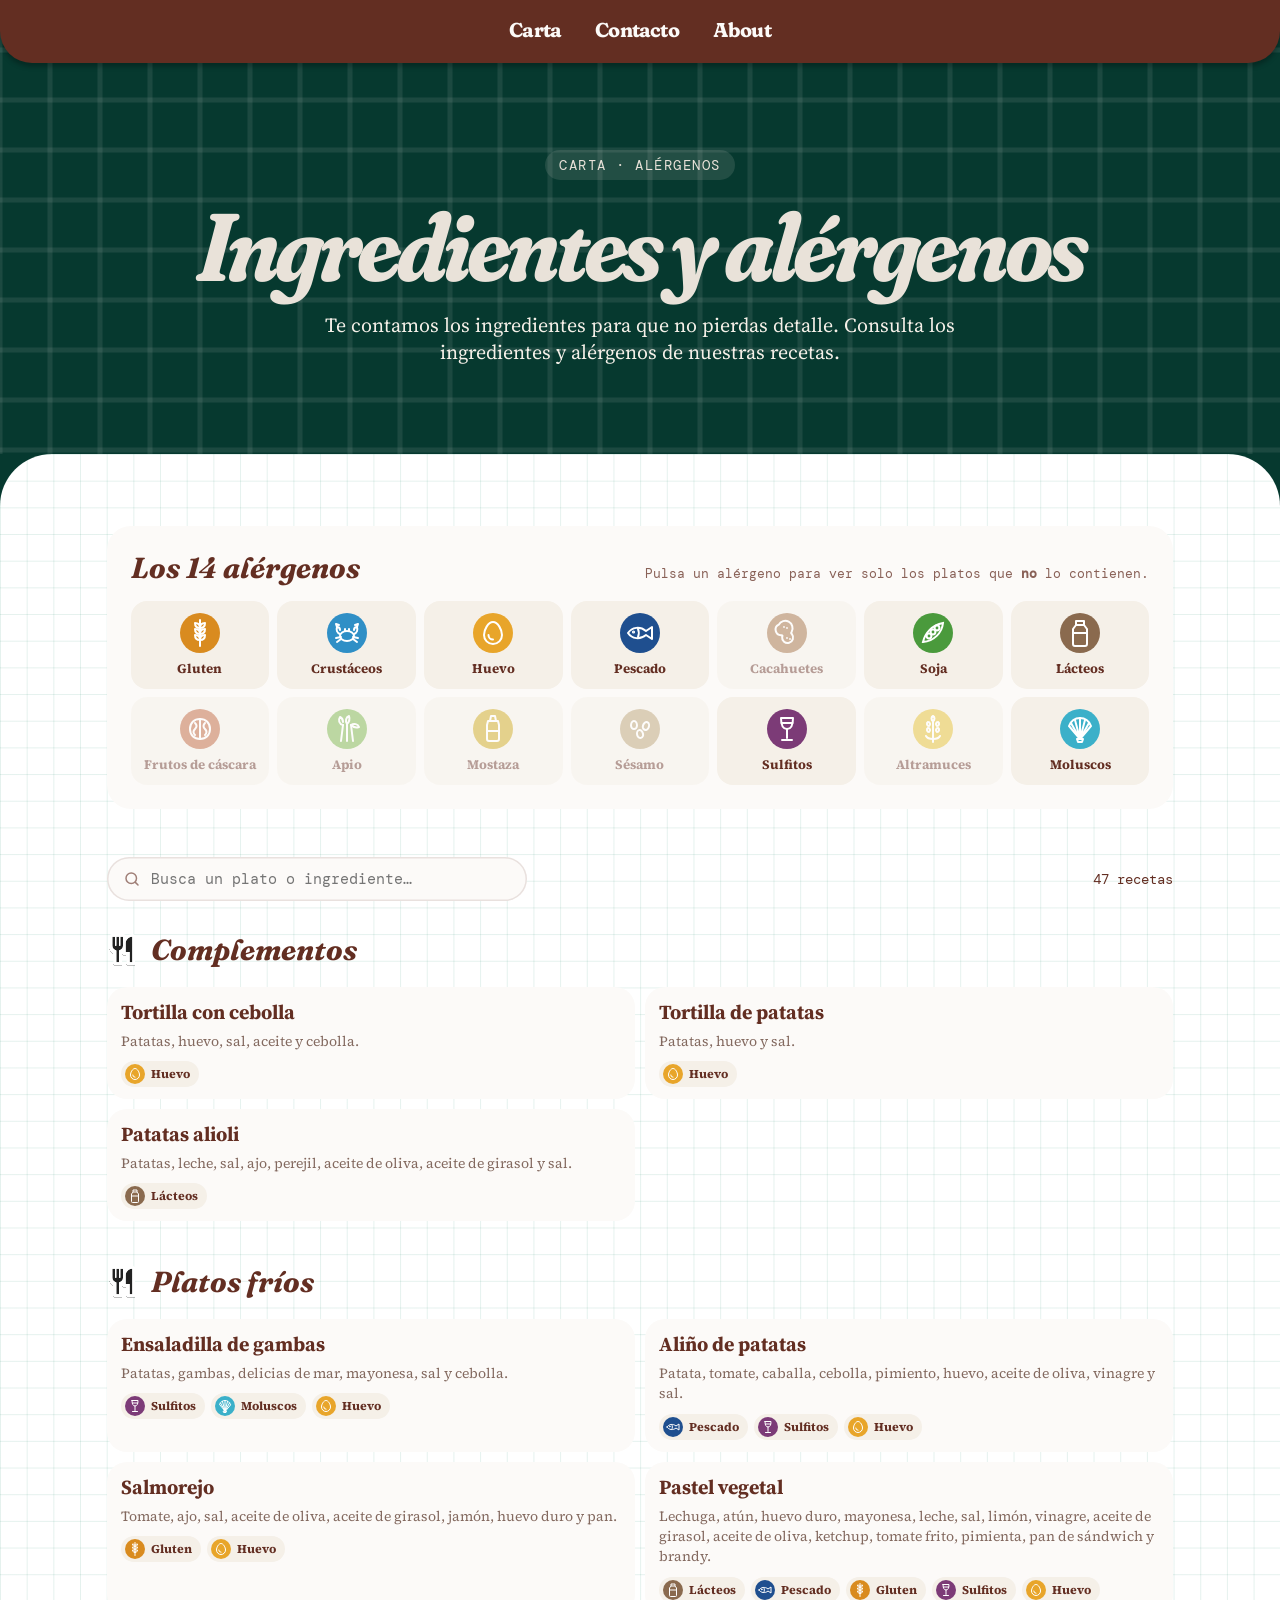
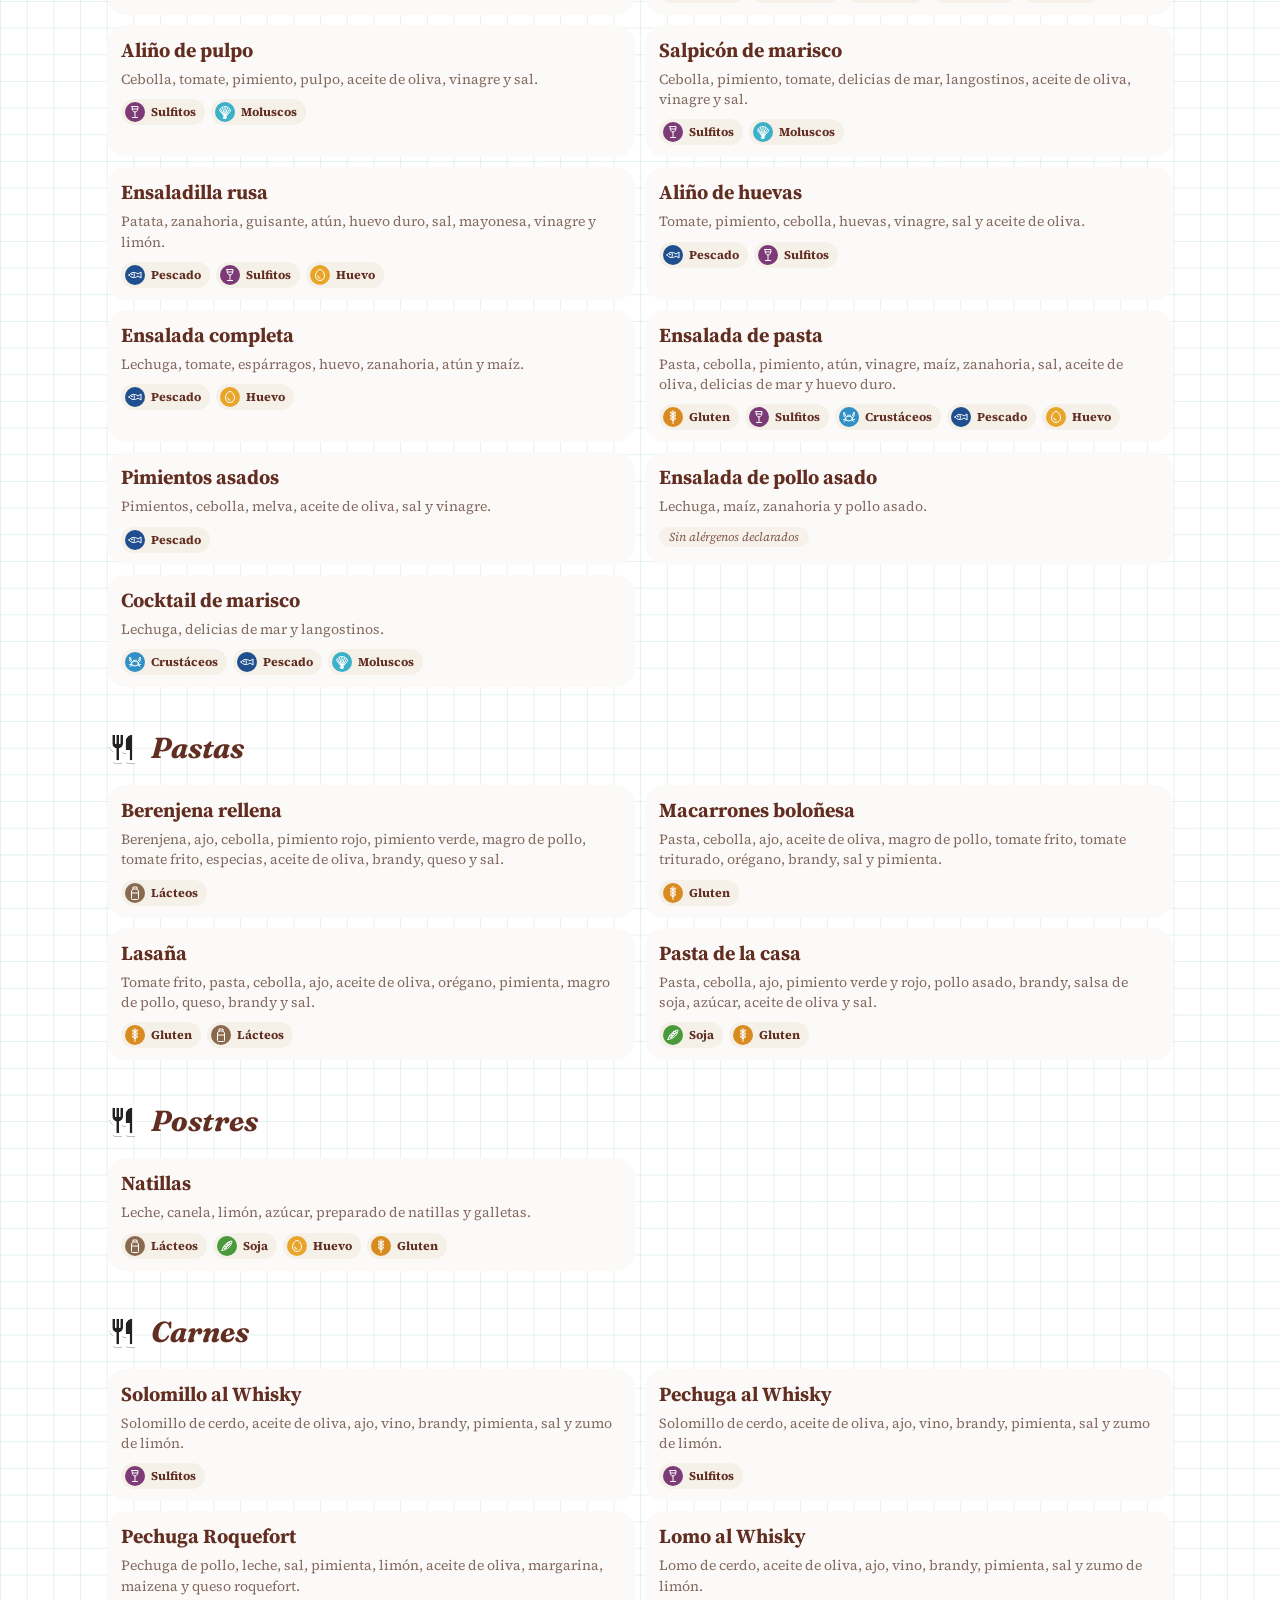
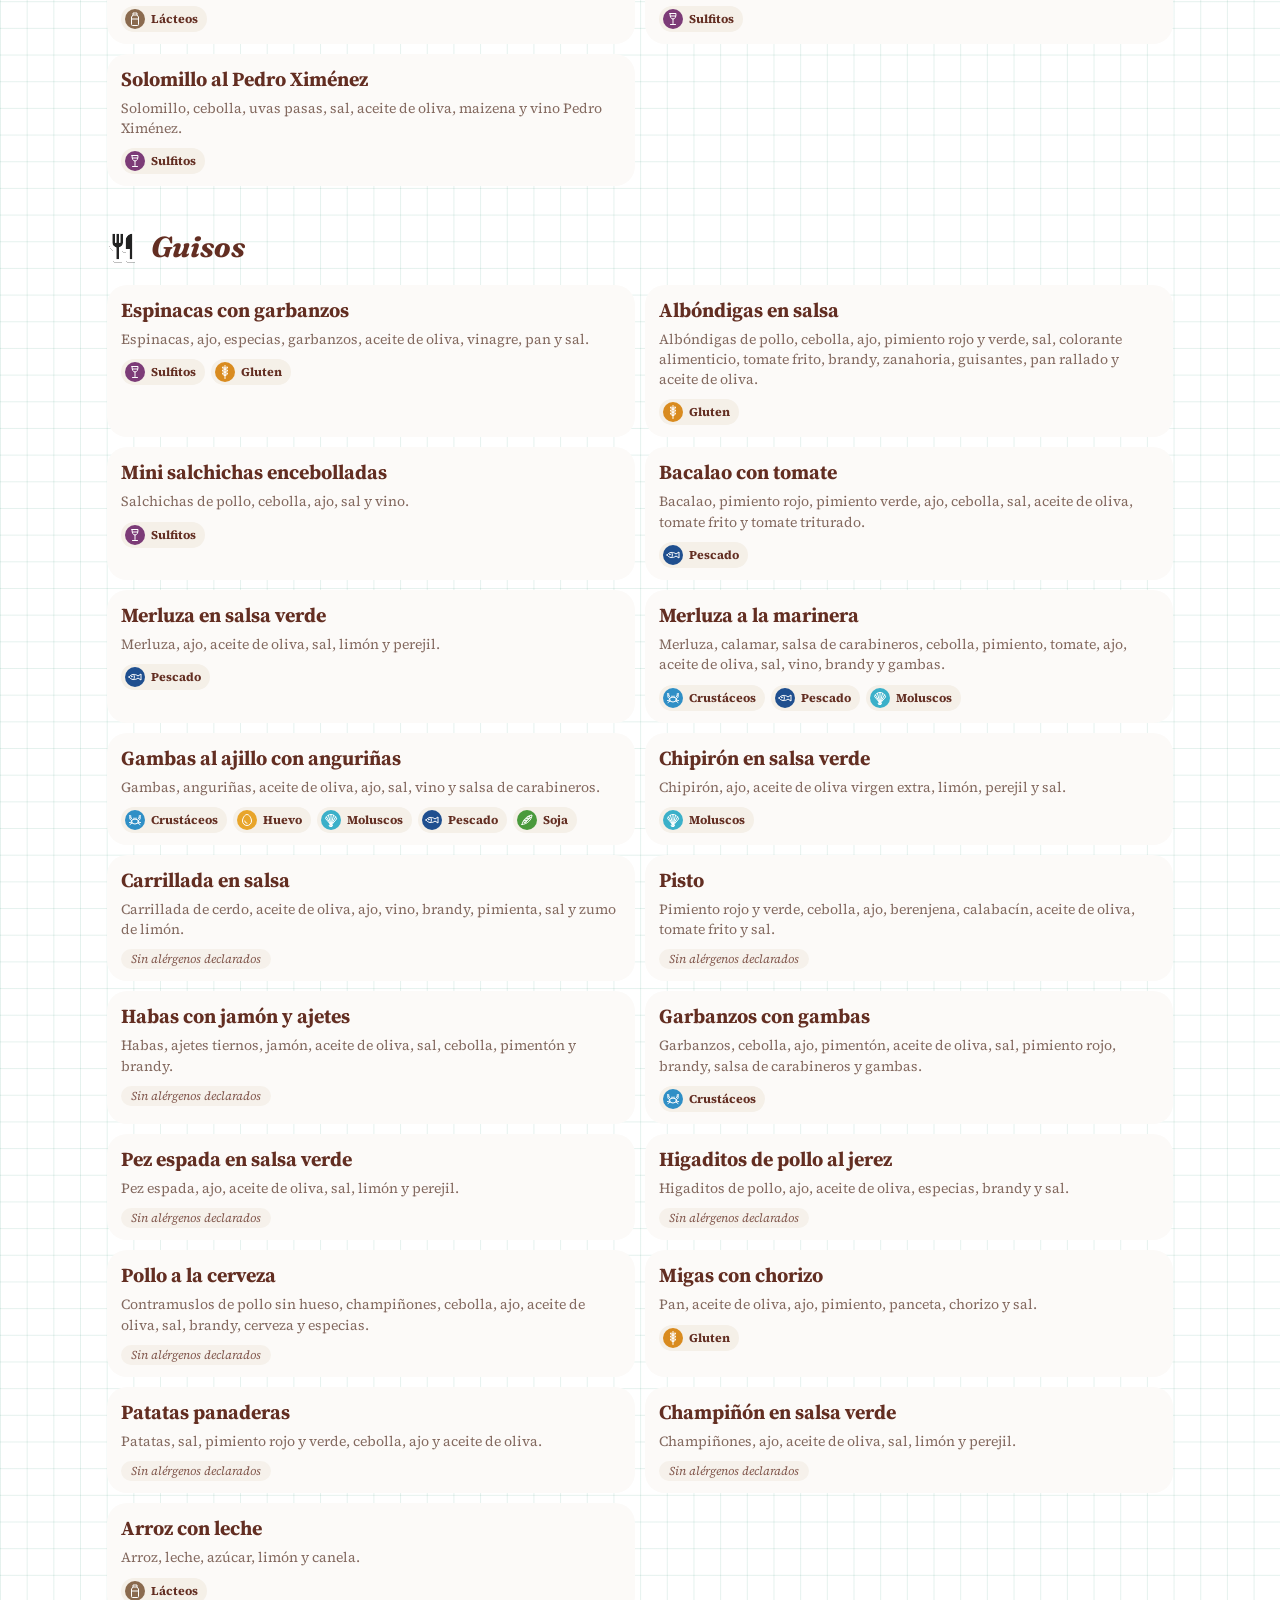
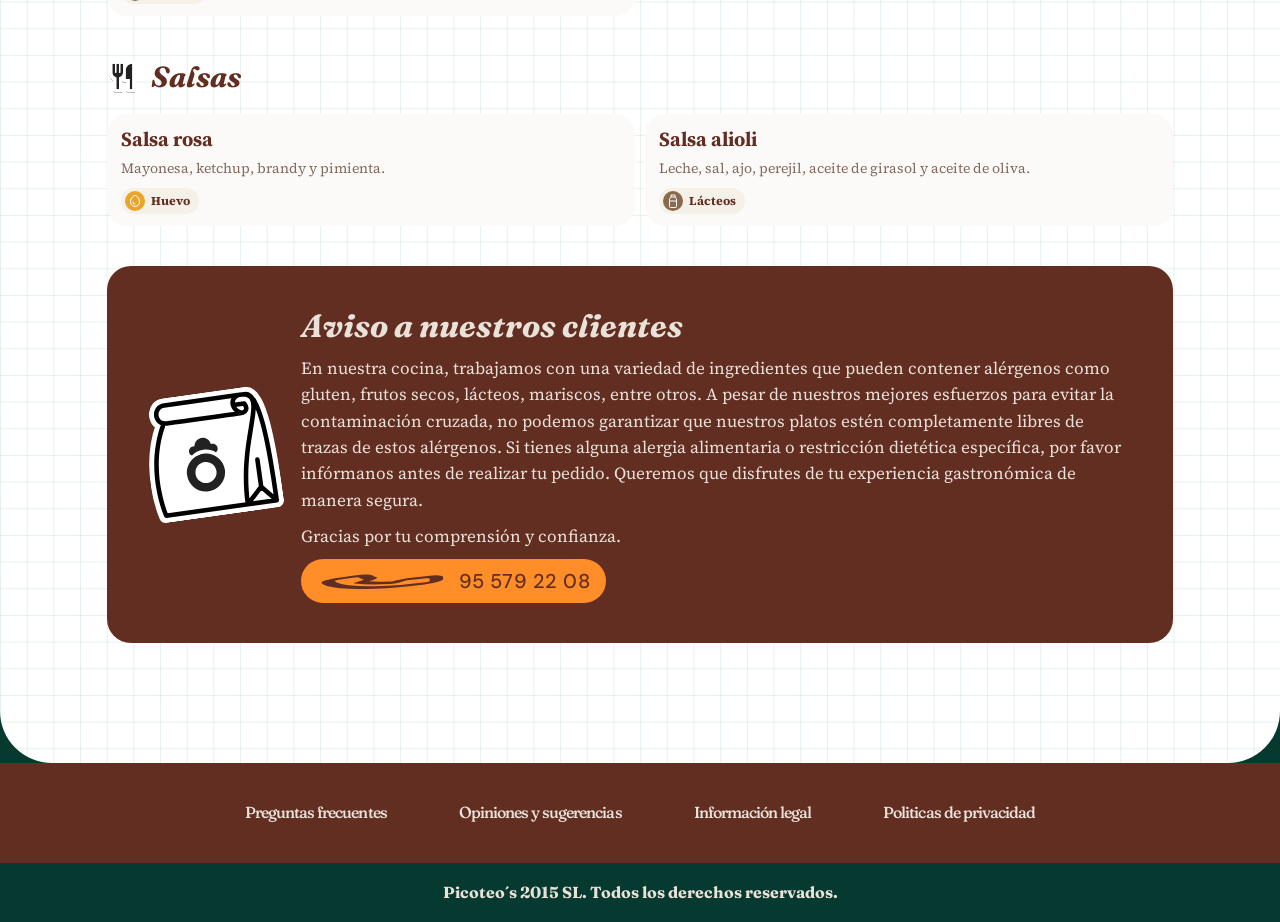
==== commit f04ad896: "Actualiza la home al nuevo diseño de Figma - Carta como tarjeta con esquinas redondeadas (sin olas) " ====
--- a/alergenos.html
+++ b/alergenos.html
@@ -52,8 +52,8 @@
     <p class="reveal" style="--d:.16s">Te contamos los ingredientes para que no pierdas detalle. Consulta los ingredientes y alérgenos de nuestras recetas.</p>
   </section>
 
-  <section class="carta grid-light" aria-label="Listado de recetas">
-    <img class="wave wave--top" src="assets/ola-superior.svg" alt="" aria-hidden="true" width="1440" height="74">
+  <div class="carta-wrap">
+  <section class="carta carta--page grid-light" aria-label="Listado de recetas">
     <div class="page-body" style="background:transparent">
 
       <div class="leyenda reveal">
@@ -86,8 +86,8 @@
         </div>
       </aside>
     </div>
-    <img class="wave wave--bottom" src="assets/ola-inferior.svg" alt="" aria-hidden="true" width="1440" height="74">
   </section>
+  </div>
 </main>
 
 <footer>
--- a/css/styles.css
+++ b/css/styles.css
@@ -117,7 +117,7 @@
 }
 
 /* ---------- HERO ---------- */
-.hero { padding: 120px 100px 100px; display: flex; justify-content: center; min-height: 720px; align-items: center; }
+.hero { padding: 120px 100px 20px; display: flex; justify-content: center; align-items: center; }
 .hero__inner { width: 100%; max-width: 1440px; display: flex; gap: 32px; align-items: center; }
 .hero__text { display: flex; flex-direction: column; gap: 32px; align-items: flex-start; flex-shrink: 0; }
 .hero__title {
@@ -175,12 +175,11 @@
 .logo-band-wrap { position: relative; overflow: hidden; }
 
 /* ---------- CARTA ---------- */
-.carta { position: relative; background-color: #fff; }
-.wave { display: block; width: 100%; height: auto; position: relative; z-index: 2; }
-.wave--top { margin-top: -2px; background-color: var(--verde); }
-.wave--bottom { margin-bottom: -2px; }
-.carta__bento { display: flex; justify-content: center; padding: 84px 120px 120px; }
-.carta__inner { width: 100%; max-width: 1440px; display: flex; flex-direction: column; gap: 36px; padding: 48px; }
+.carta-wrap { background: var(--verde); position: relative; z-index: 1; margin-block: -2px; }
+.carta { position: relative; background-color: #fff; border-radius: 52px; padding: 0 120px; }
+.carta--page { padding: 0; }
+.carta__bento { display: flex; justify-content: center; }
+.carta__inner { width: 100%; max-width: 1200px; display: flex; flex-direction: column; gap: 36px; padding: 96px 48px; }
 .carta__head { display: flex; flex-direction: column; gap: 12px; }
 .h-carta {
   margin: 0; font-family: var(--f-display); font-style: italic; font-weight: 700;
@@ -242,7 +241,7 @@
 .cta p { margin: 0; font-family: var(--f-display); font-size: 30px; line-height: 22px; color: var(--crema); font-variation-settings: "SOFT" 0, "WONK" 1; }
 
 /* ---------- VEN A VISITARNOS ---------- */
-.visita { background: var(--marron); padding: 120px; display: flex; justify-content: center; position: relative; z-index: 1; filter: drop-shadow(0 36px 2px rgba(0, 0, 0, .25)); }
+.visita { background: var(--marron); padding: 120px; display: flex; justify-content: center; position: relative; z-index: 1; }
 .visita__inner { width: 100%; max-width: 1440px; display: flex; flex-direction: column; gap: 24px; }
 .visita h2 {
   margin: 0; font-family: var(--f-display); font-style: italic; font-weight: 700; font-size: 58px; line-height: 36px;
@@ -281,7 +280,8 @@
 .dia.hoy { background: var(--crema); color: var(--marron); border-radius: 12px; border-bottom-color: transparent; }
 
 /* ---------- FAQ + FORM ---------- */
-.faqform { background-color: var(--crema-2); padding: 120px; display: flex; justify-content: center; }
+.crema-wrap { background-color: var(--crema-2); }
+.faqform { padding: 120px; display: flex; justify-content: center; }
 .faqform__inner { width: 100%; max-width: 1440px; display: flex; gap: 24px; align-items: stretch; }
 .faq { flex: 1 1 0; min-width: 0; display: flex; flex-direction: column; gap: 24px; }
 .faq h2 { margin: 0; font-family: var(--f-display); font-weight: 700; font-size: 40px; line-height: 40px; font-variation-settings: "SOFT" 0, "WONK" 1; }
@@ -355,7 +355,7 @@
 .hp { position: absolute !important; left: -9999px !important; }
 
 /* ---------- REDES SOCIALES ---------- */
-.redes { background: var(--crema-2); padding: 8px; }
+.redes { padding: 8px; }
 .redes__card { background: var(--gris); border-radius: 32px; padding: 16px; display: flex; flex-direction: column; gap: 21px; align-items: center; }
 .feed { width: 100%; padding: 4px; }
 .feed__widget { width: 100%; min-height: 0; }
@@ -374,7 +374,7 @@
 .redes__icons img { width: 20px; height: 20px; }
 
 /* ---------- TESTIMONIOS ---------- */
-.testimonios { background-color: var(--crema-2); padding: 120px 0; display: flex; flex-direction: column; gap: 40px; overflow: hidden; }
+.testimonios { padding: 120px 0; display: flex; flex-direction: column; gap: 40px; overflow: hidden; }
 .testimonios__head { padding: 0 120px; display: flex; flex-direction: column; gap: 20px; align-items: flex-start; max-width: calc(1440px); width: 100%; margin: 0 auto; }
 .testimonios .rating { background: var(--gris); border-radius: 12px; padding: 8px; }
 .testimonios .rating__text { color: var(--marron); }
@@ -475,6 +475,7 @@
 .page-hero h1 { margin: 0 auto; max-width: 1000px; font-family: var(--f-display); font-style: italic; font-weight: 700; font-size: clamp(48px, 7.5vw, 108px); line-height: .92; letter-spacing: -.045em; font-variation-settings: "SOFT" 77, "WONK" 0; }
 .page-hero p { margin: 22px auto 0; max-width: 640px; font-size: 20px; line-height: 1.35; color: var(--crema-2); }
 .page-body { background-color: var(--crema-2); padding: 90px var(--gutter) 120px; }
+.carta--page .page-body { padding-top: 72px; }
 .doc { max-width: 880px; margin: 0 auto; display: grid; grid-template-columns: 220px minmax(0, 1fr); gap: 48px; align-items: start; }
 .toc { position: sticky; top: 100px; display: flex; flex-direction: column; gap: 4px; }
 .toc p { margin: 0 0 8px; font-family: var(--f-mono); font-size: 12px; letter-spacing: 1.2px; text-transform: uppercase; opacity: .7; }
@@ -559,8 +560,9 @@
   .sticker--salero { left: 74.1%; top: 71%; width: 17.3%; }
 }
 @media (max-width: 1024px) {
-  .carta__bento { padding: 64px 40px 90px; }
-  .carta__inner { padding: 24px 0; }
+  .carta { padding: 0 40px; border-radius: 40px; }
+  .carta--page { padding: 0; }
+  .carta__inner { padding: 72px 0; }
   .visita, .faqform { padding: 90px 40px; }
   .visita__grid, .faqform__inner { flex-direction: column; }
   .mapa { min-height: 380px; }
@@ -575,7 +577,7 @@
   .nav { padding: 18px 16px; border-radius: 0 0 24px 24px; }
   .nav__links { gap: 26px; }
   .nav__links a { font-size: 18px; }
-  .hero { padding: 110px 16px 64px; min-height: 0; }
+  .hero { padding: 110px 16px 24px; }
   .hero__inner { flex-direction: column; align-items: flex-start; gap: 40px; }
   .hero__text { gap: 24px; flex-shrink: 1; }
   .hero__title { font-size: clamp(52px, 15vw, 90px); }
@@ -588,7 +590,9 @@
   .plan__card { aspect-ratio: auto; min-height: 520px; padding: 48px 16px; gap: 32px; border-radius: 22px; }
   .plan__title { white-space: normal; font-size: clamp(44px, 13vw, 72px); line-height: .9; letter-spacing: -.03em; }
   .plan__box p { font-size: 22px; line-height: 1.2; letter-spacing: -1px; }
-  .carta__bento { padding: 40px 16px 64px; }
+  .carta { padding: 0 16px; border-radius: 28px; }
+  .carta--page { padding: 0; }
+  .carta__inner { padding: 48px 0; }
   .h-carta { font-size: 44px; line-height: 1.1; }
   .carta__sub { font-size: 18px; }
   .tabs { flex-wrap: nowrap; overflow-x: auto; margin: 0 -16px; padding: 4px 16px 8px; scrollbar-width: none; }
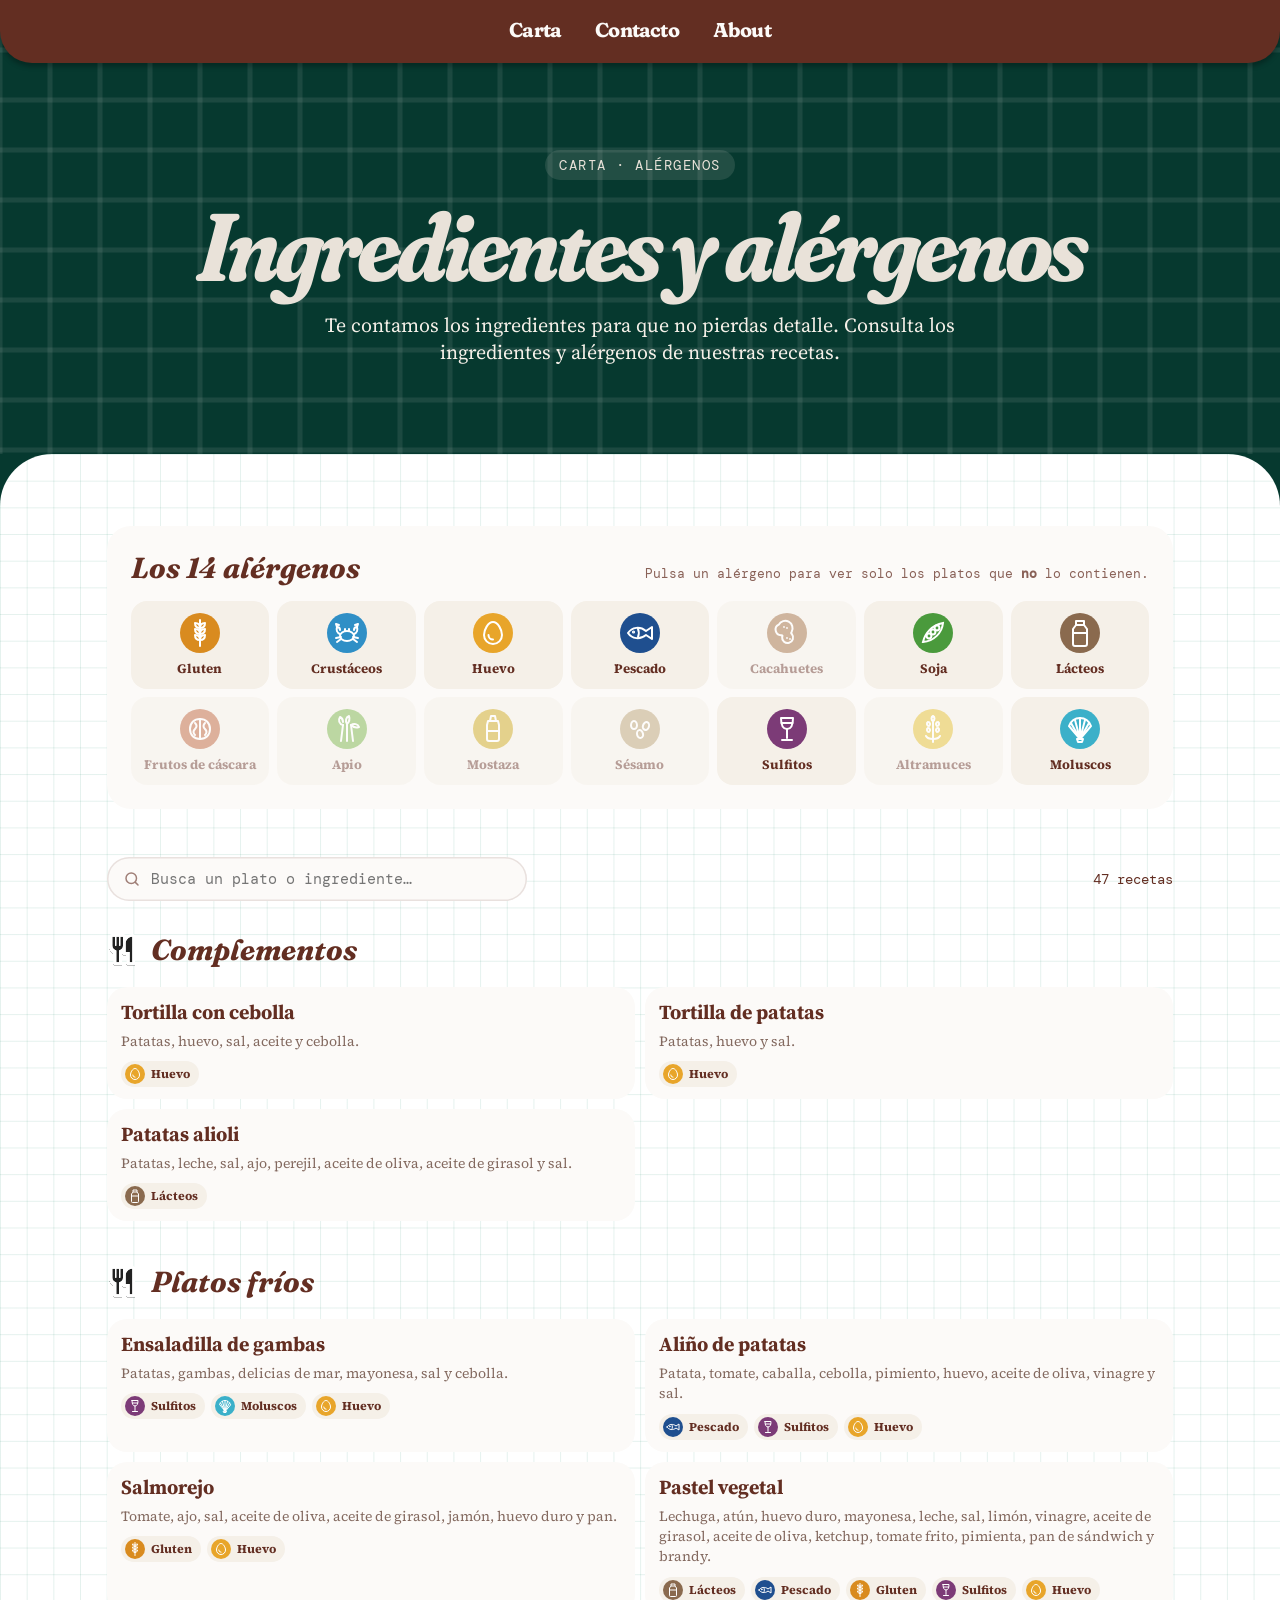
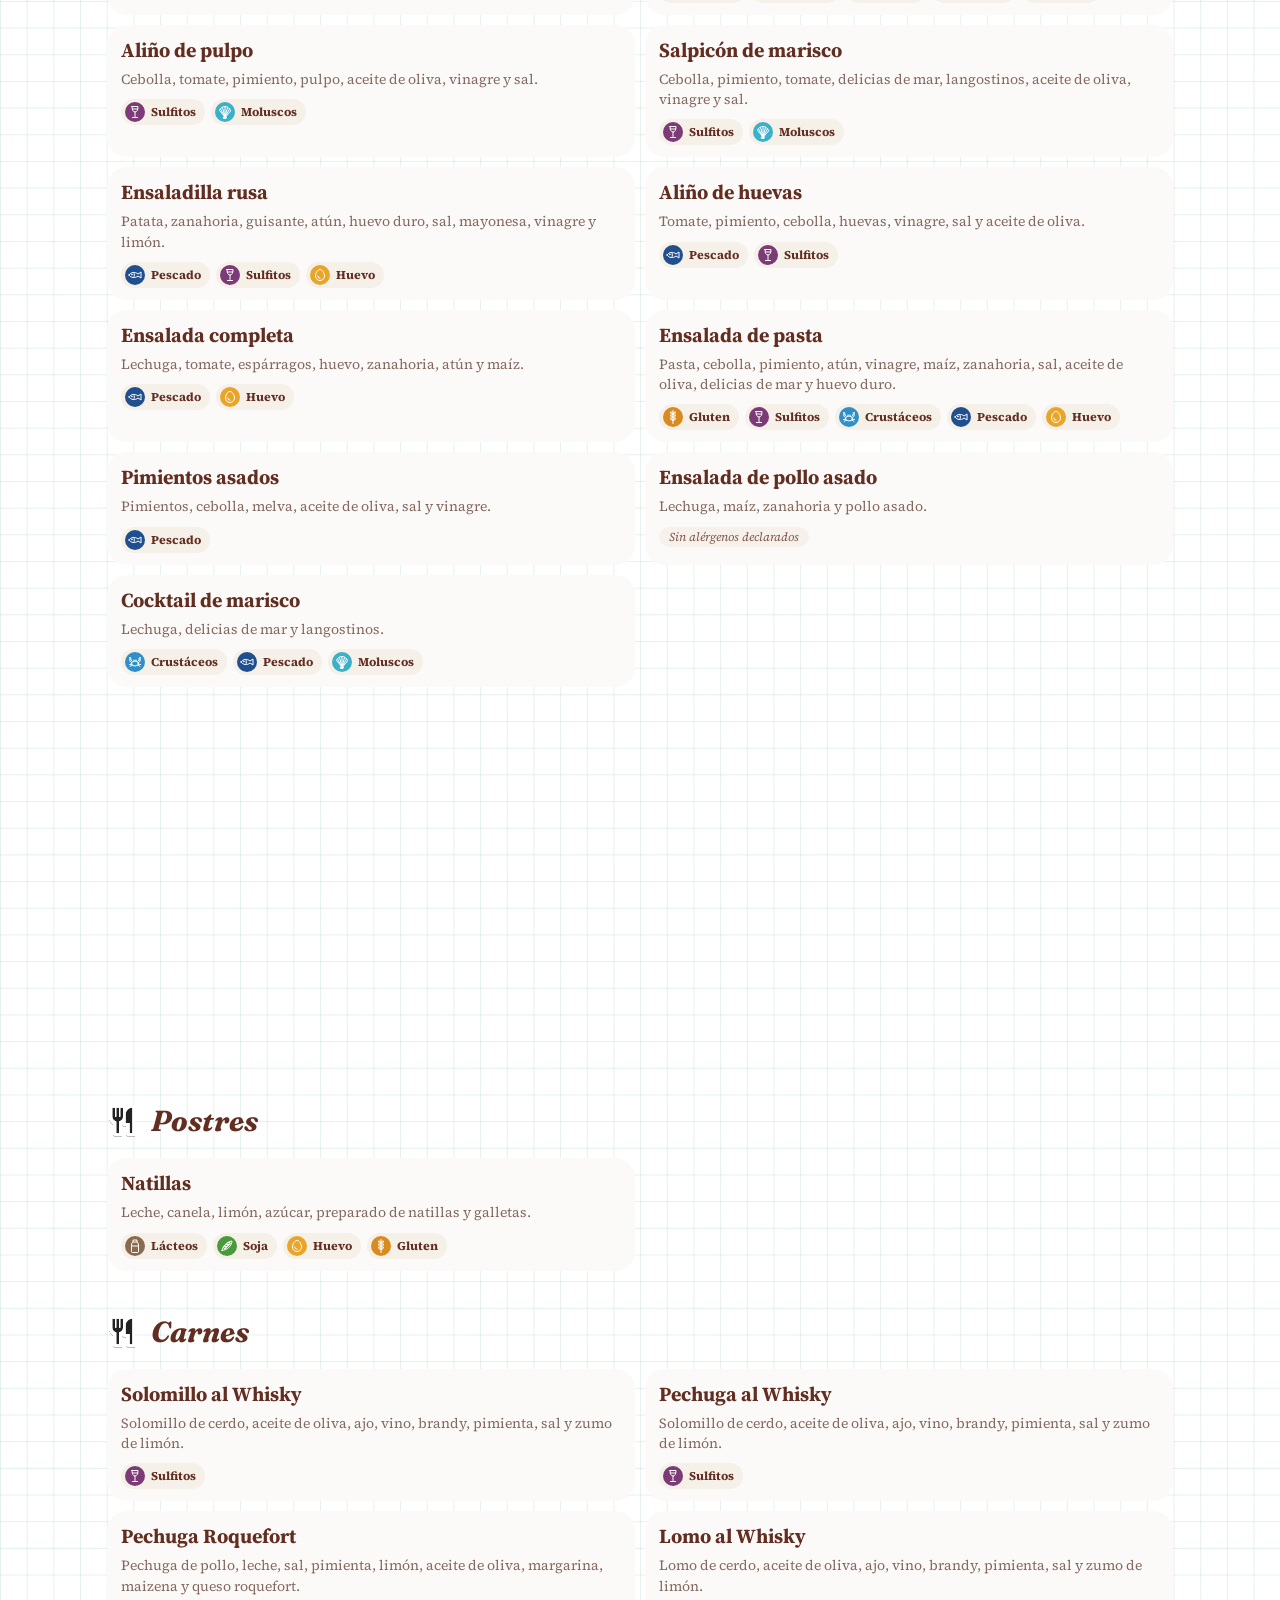
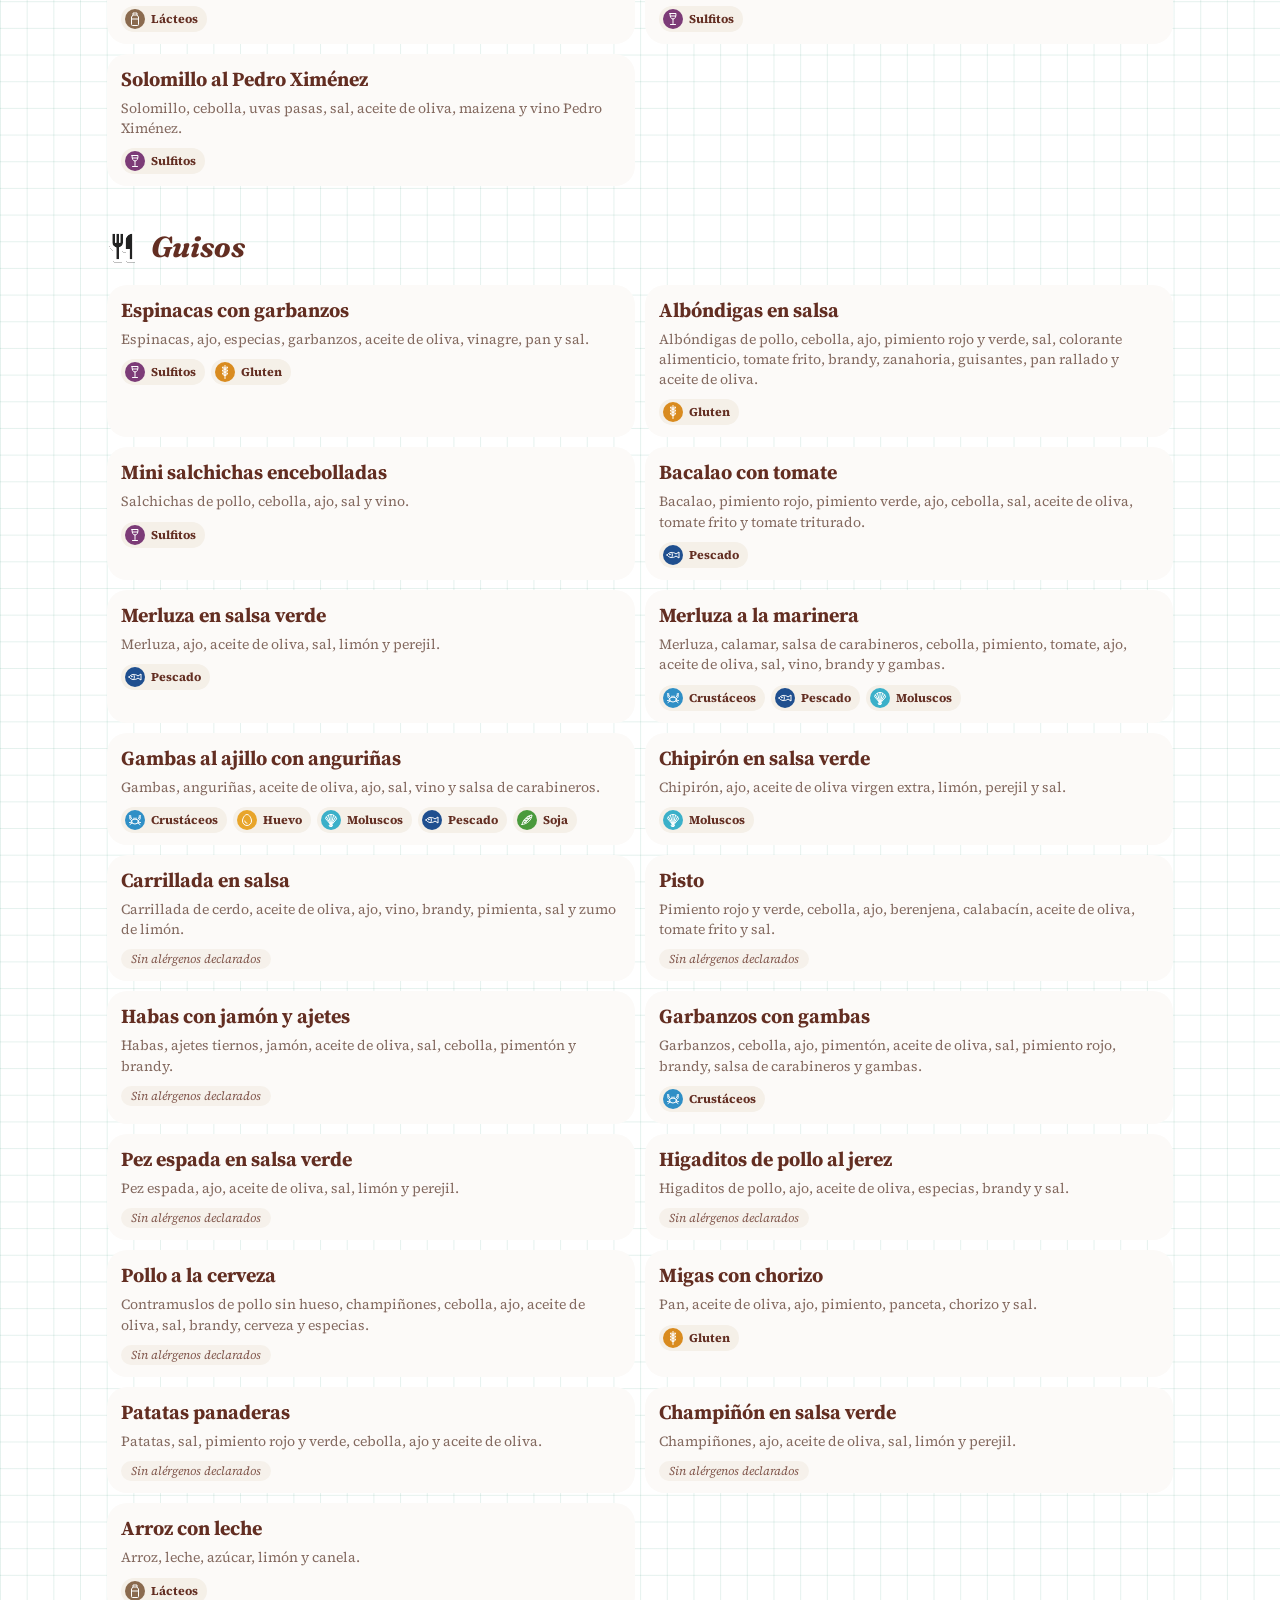
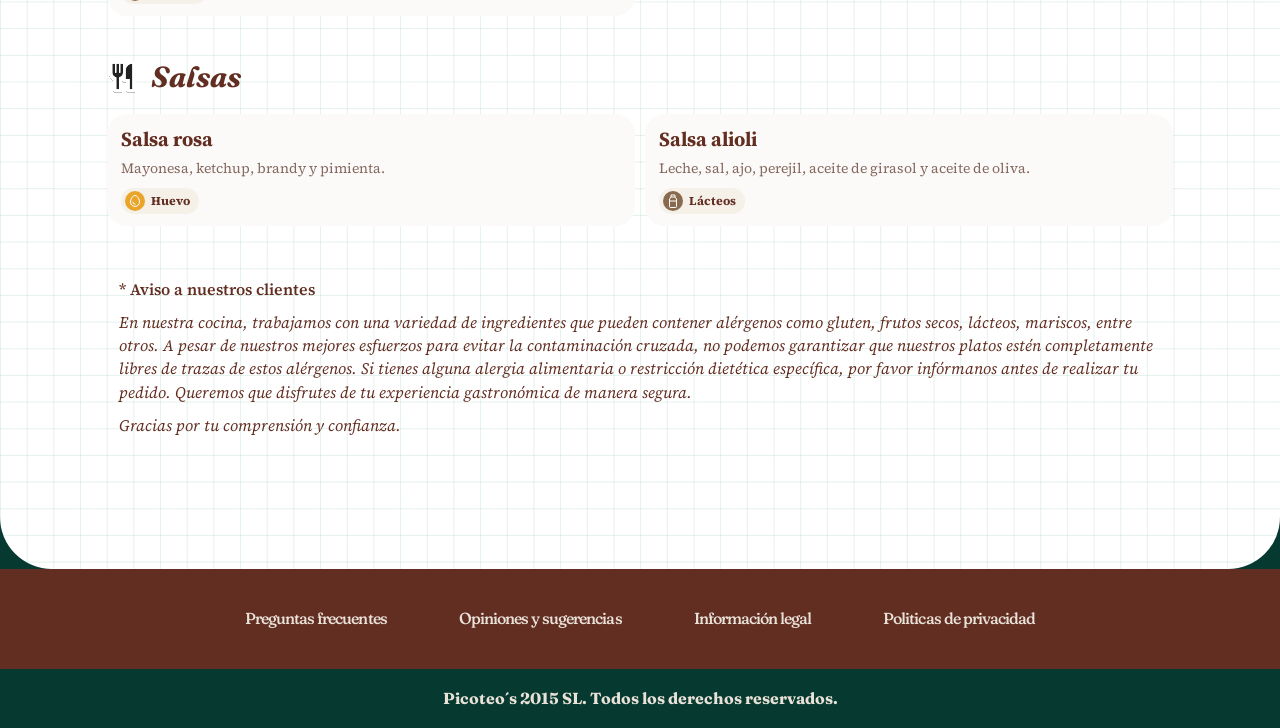
==== commit 878d7e93: "Aviso de alérgenos más discreto y sin botón de teléfono Co-Authored-By: Claude Opus 5.5 <noreply@ant" ====
--- a/alergenos.html
+++ b/alergenos.html
@@ -76,14 +76,10 @@
       <div id="recetas"></div>
       <p class="sin-resultados" id="sin-resultados">No hay platos que encajen con esos filtros. Llámanos al <a href="tel:+34955792208">95 579 22 08</a> y te ayudamos.</p>
 
-      <aside class="aviso reveal" aria-labelledby="aviso-t">
-        <img src="assets/sticker-bolsa.svg" alt="" aria-hidden="true">
-        <div>
-          <h2 id="aviso-t">Aviso a nuestros clientes</h2>
-          <p>En nuestra cocina, trabajamos con una variedad de ingredientes que pueden contener alérgenos como gluten, frutos secos, lácteos, mariscos, entre otros. A pesar de nuestros mejores esfuerzos para evitar la contaminación cruzada, no podemos garantizar que nuestros platos estén completamente libres de trazas de estos alérgenos. Si tienes alguna alergia alimentaria o restricción dietética específica, por favor infórmanos antes de realizar tu pedido. Queremos que disfrutes de tu experiencia gastronómica de manera segura.</p>
-          <p>Gracias por tu comprensión y confianza.</p>
-          <a class="btn-tel" href="tel:+34955792208" style="font-size:20px"><img src="assets/telefono.svg" alt=""><span>95 579 22 08</span></a>
-        </div>
+      <aside class="aviso" aria-labelledby="aviso-t">
+        <h2 id="aviso-t">* Aviso a nuestros clientes</h2>
+        <p>En nuestra cocina, trabajamos con una variedad de ingredientes que pueden contener alérgenos como gluten, frutos secos, lácteos, mariscos, entre otros. A pesar de nuestros mejores esfuerzos para evitar la contaminación cruzada, no podemos garantizar que nuestros platos estén completamente libres de trazas de estos alérgenos. Si tienes alguna alergia alimentaria o restricción dietética específica, por favor infórmanos antes de realizar tu pedido. Queremos que disfrutes de tu experiencia gastronómica de manera segura.</p>
+        <p>Gracias por tu comprensión y confianza.</p>
       </aside>
     </div>
   </section>
--- a/css/styles.css
+++ b/css/styles.css
@@ -149,7 +149,8 @@
   display: flex; flex-direction: column; gap: 48px; align-items: center; justify-content: center;
   padding: 80px 120px; isolation: isolate;
 }
-.plan__bg { position: absolute; inset: 0; width: 100%; height: 100%; object-fit: cover; z-index: -1; transform: scale(1.12); will-change: transform; }
+.plan__bg-wrap { position: absolute; inset: 0; z-index: -1; overflow: hidden; border-radius: inherit; }
+.plan__bg { position: absolute; inset: 0; width: 100%; height: 100%; max-width: none; object-fit: cover; object-position: 50% 49%; transform: scale(1.03); will-change: transform; }
 .plan__title {
   margin: 0; text-align: center; color: #fff;
   font-family: var(--f-display); font-style: italic; font-weight: 768;
@@ -539,10 +540,9 @@
 .chip { display: inline-flex; align-items: center; gap: 6px; padding: 3px 9px 3px 4px; border-radius: 20px; background: var(--crema-2); font-size: 12px; font-weight: 700; line-height: 1; }
 .chip .alg-ico { width: 20px; height: 20px; }
 .chip--none { padding: 4px 10px; font-weight: 400; font-style: italic; opacity: .8; }
-.aviso { max-width: 1200px; margin: 16px auto 0; background: var(--marron); color: var(--crema); border-radius: 24px; padding: clamp(24px, 4vw, 40px); display: grid; grid-template-columns: auto 1fr; gap: 24px; align-items: center; }
-.aviso h2 { margin: 0 0 10px; font-family: var(--f-display); font-style: italic; font-weight: 700; font-size: 32px; font-variation-settings: "SOFT" 0, "WONK" 1; }
-.aviso p { margin: 0 0 10px; font-size: 17px; line-height: 1.55; }
-.aviso img { width: 130px; transform: rotate(-8deg); }
+.aviso { max-width: 1200px; margin: 8px auto 0; padding: 12px; display: flex; flex-direction: column; gap: 10px; color: var(--marron); font-size: 16px; line-height: 1.45; }
+.aviso h2 { margin: 0; font-family: var(--f-serif); font-weight: 600; font-size: 16px; line-height: 1.45; }
+.aviso p { margin: 0; font-style: italic; }
 .sin-resultados { max-width: 1200px; margin: 0 auto; text-align: center; padding: 40px; font-family: var(--f-display); font-size: 22px; display: none; }
 .sin-resultados.show { display: block; }
 
@@ -632,8 +632,6 @@
   .page-body { padding: 48px 16px 80px; }
   .datos li { grid-template-columns: 1fr; gap: 2px; }
   .alg-grid { grid-template-columns: repeat(3, minmax(0, 1fr)); }
-  .aviso { grid-template-columns: 1fr; }
-  .aviso img { width: 90px; }
 }
 
 @media (prefers-reduced-motion: reduce) {
